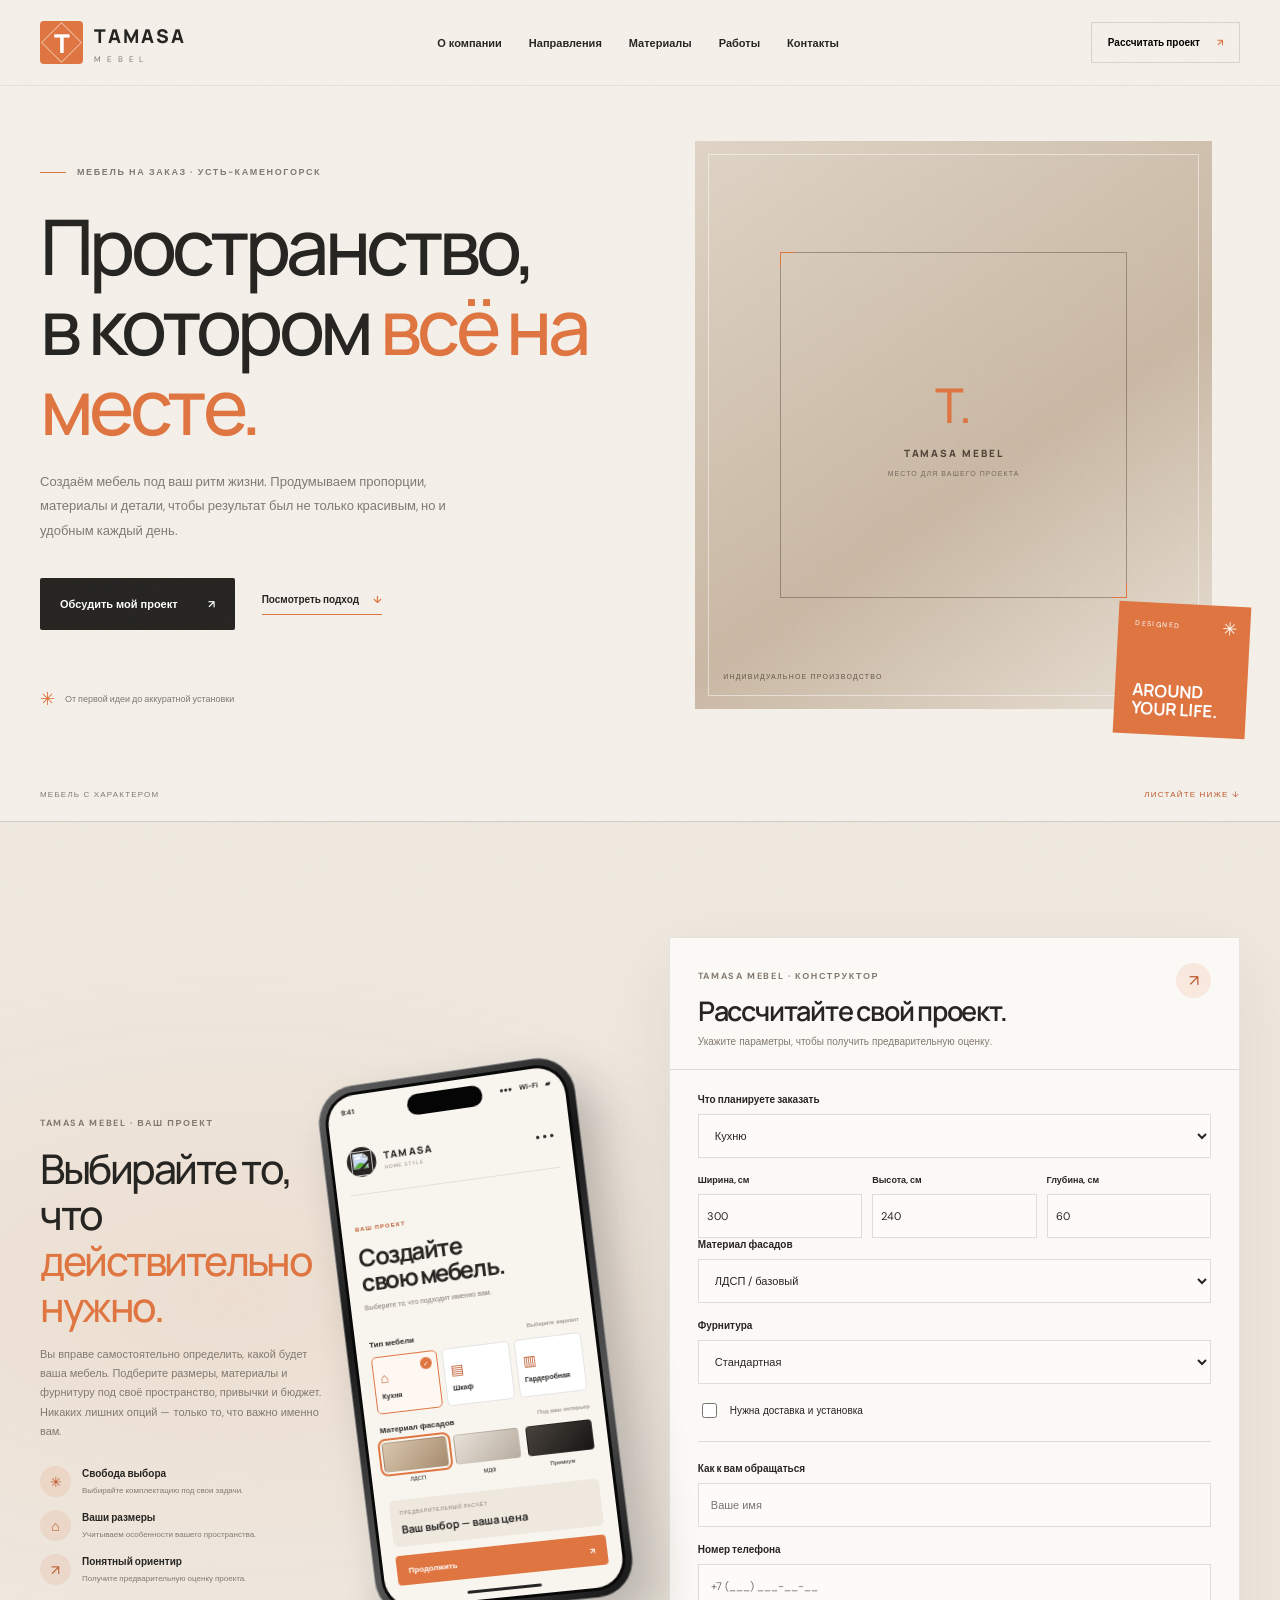
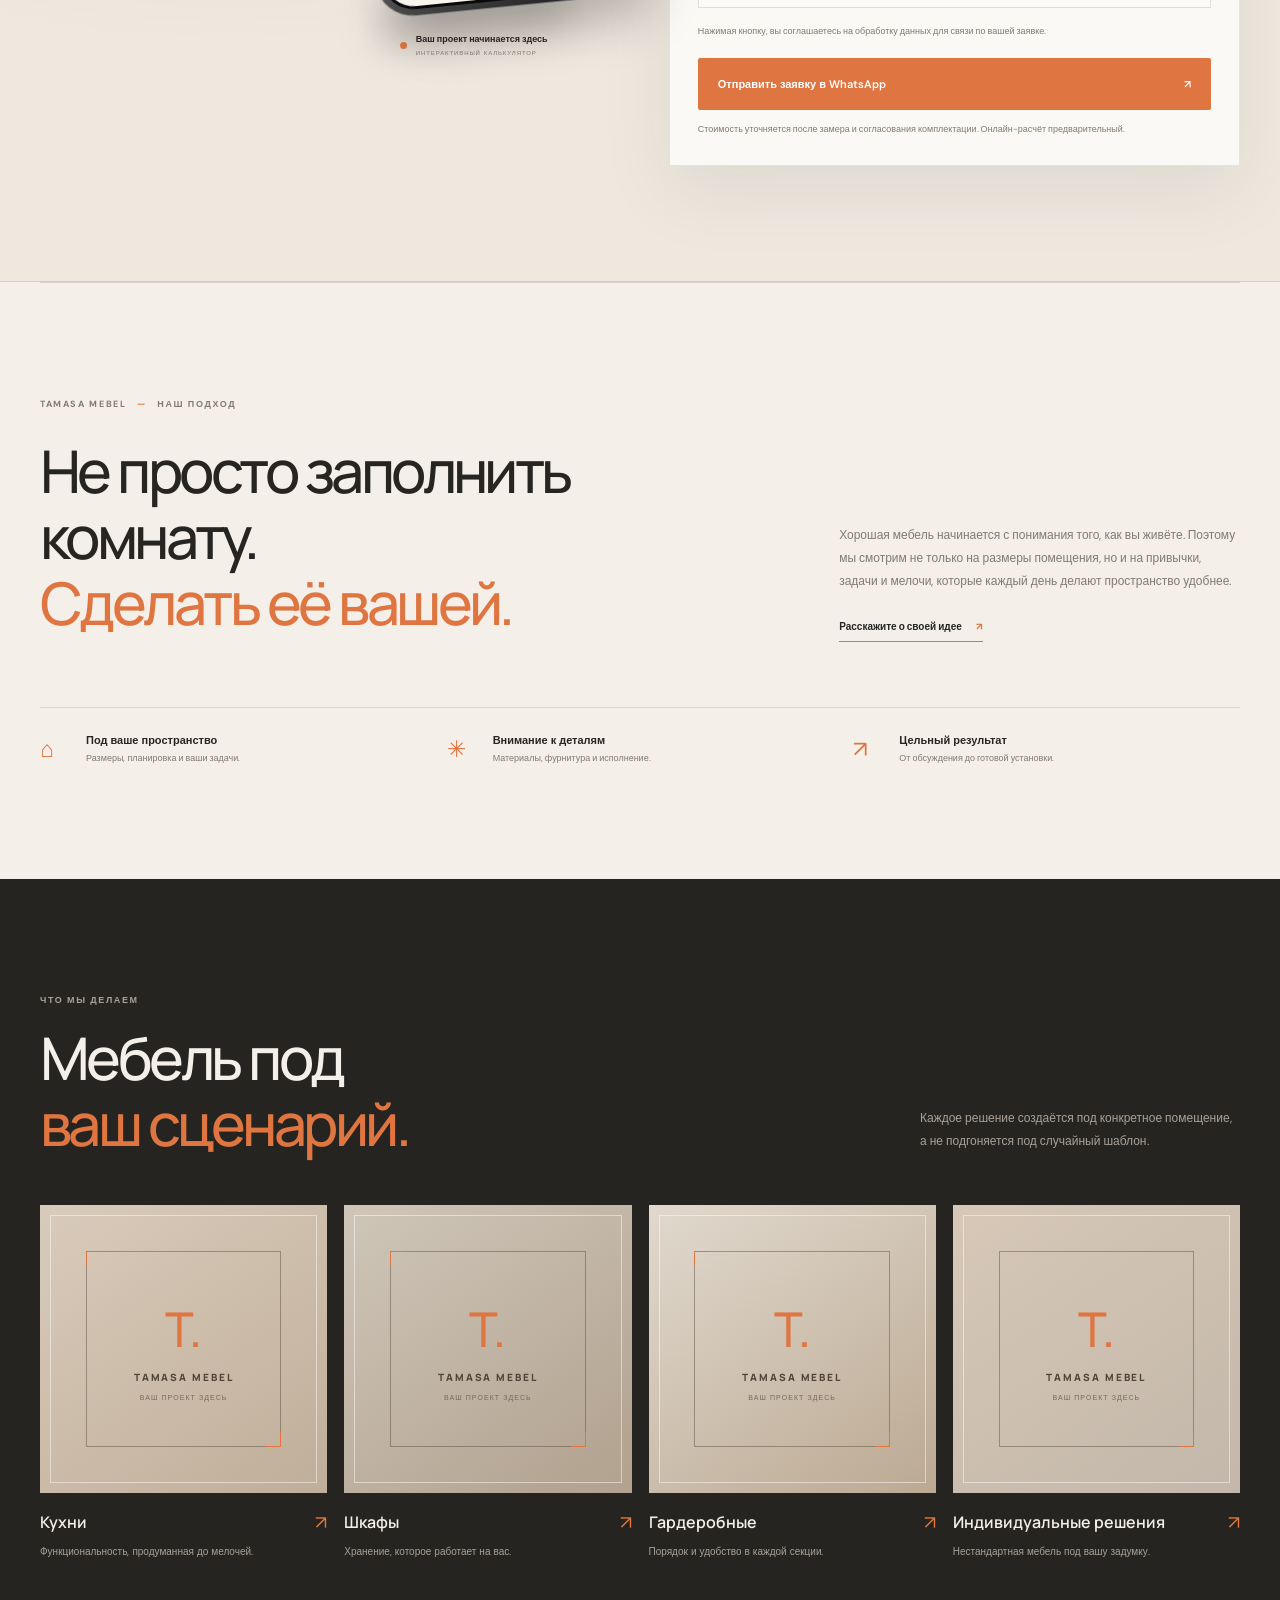
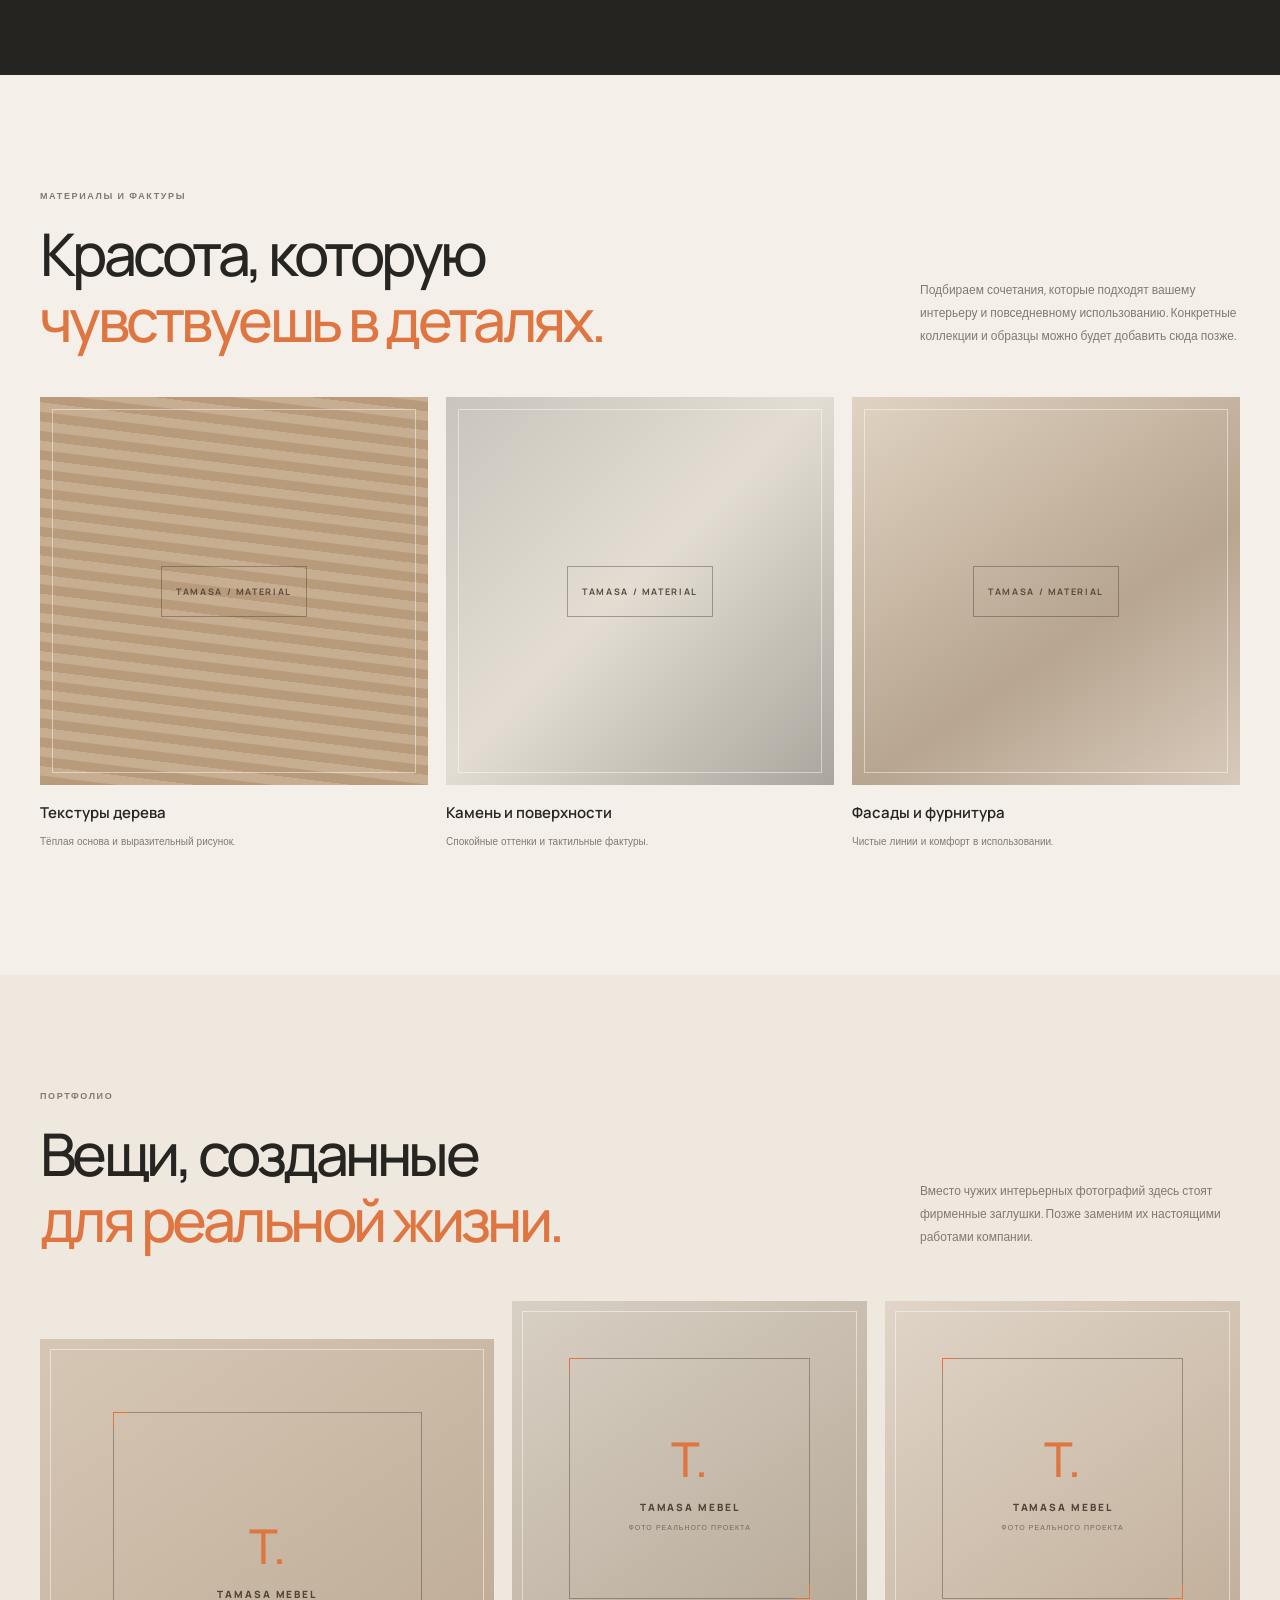
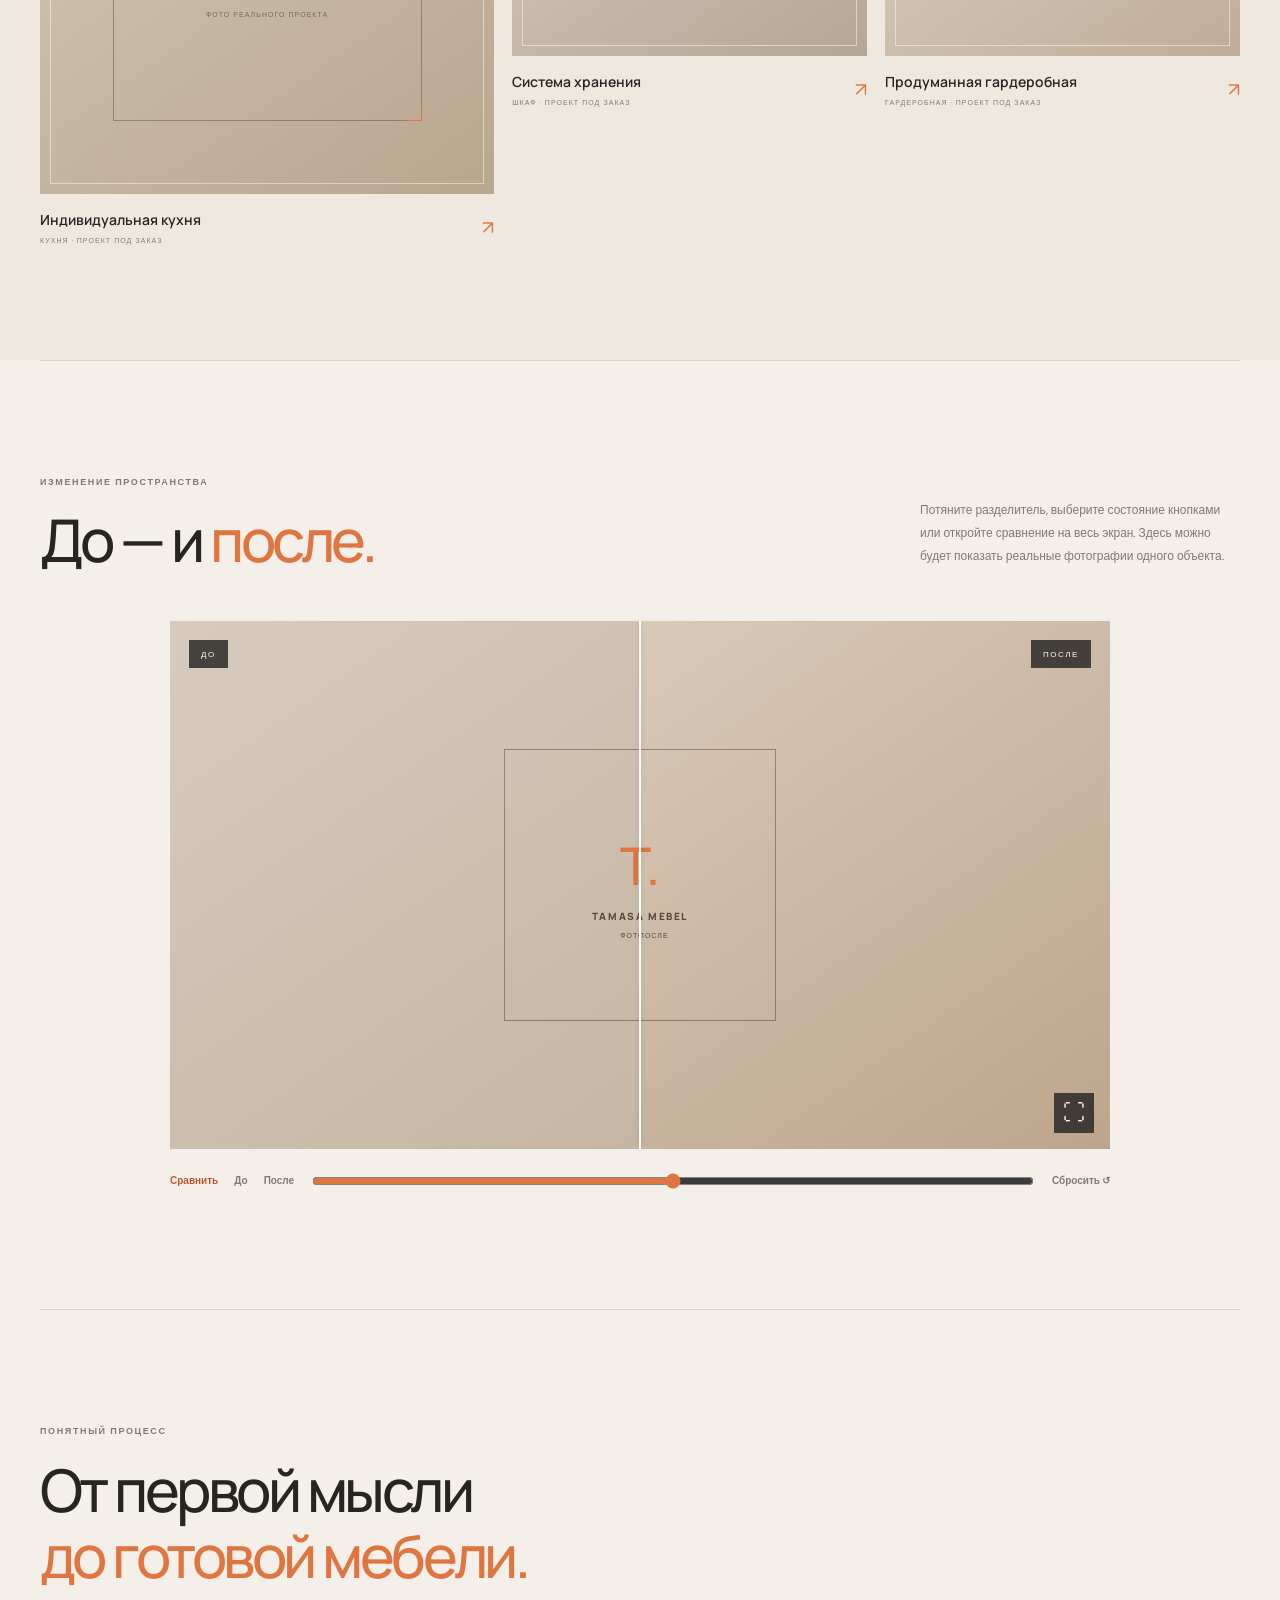
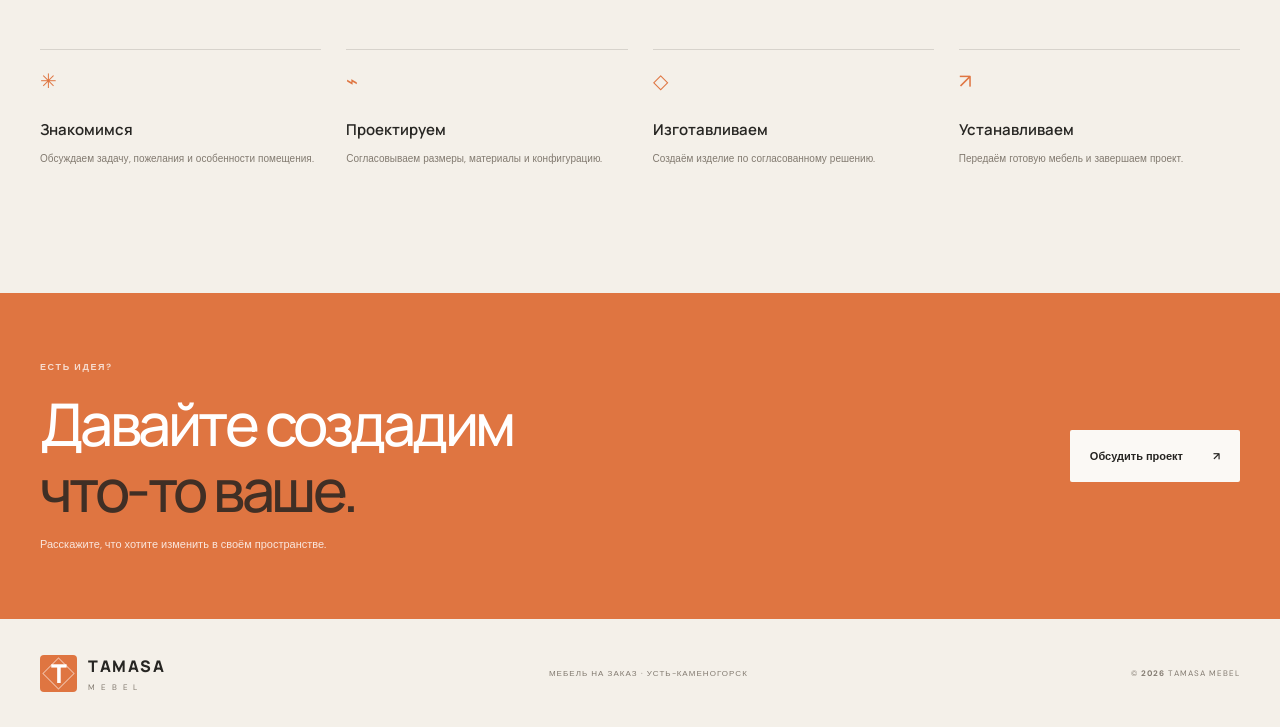
==== index.html @ cfc4945f "Add files via upload" ====
<!doctype html>
<html lang="ru">
<head>
  <meta charset="utf-8">
  <meta name="viewport" content="width=device-width, initial-scale=1, viewport-fit=cover">
  <meta name="theme-color" content="#f4f0e9">
  <meta name="description" content="TAMASA MEBEL — мебель на заказ в Усть-Каменогорске. Кухни, шкафы, гардеробные и индивидуальные мебельные решения.">
  <meta property="og:type" content="website">
  <meta property="og:title" content="TAMASA MEBEL — мебель, созданная под ваше пространство">
  <meta property="og:description" content="Индивидуальное производство мебели от идеи до установки.">
  <title>TAMASA MEBEL — мебель на заказ</title>
  <link rel="preconnect" href="https://fonts.googleapis.com">
  <link rel="preconnect" href="https://fonts.gstatic.com" crossorigin>
  <link href="https://fonts.googleapis.com/css2?family=DM+Sans:wght@400;500;600;700&family=Manrope:wght@400;500;600;700;800&display=swap" rel="stylesheet">
  <link rel="stylesheet" href="style.css">
</head>
<body>
  <div class="grain" aria-hidden="true"></div>
  <header class="header" id="top">
    <a class="brand" href="#top" aria-label="TAMASA MEBEL">
      <span class="brand-logo">
        <img src="assets/tamasa-logo.png" alt="Логотип TAMASA MEBEL" onerror="this.style.display='none';this.nextElementSibling.hidden=false">
        <span class="brand-fallback" hidden>T</span>
      </span>
      <span class="brand-name"><b>TAMASA</b><small>M E B E L</small></span>
    </a>
    <nav class="nav" id="siteNav" aria-label="Основная навигация">
      <a href="#about">О компании</a><a href="#services">Направления</a><a href="#materials">Материалы</a><a href="#projects">Работы</a><a href="#contacts">Контакты</a>
    </nav>
    <button class="header-action" type="button" data-open-calculator>Рассчитать проект <span>↗</span></button>
    <button class="menu-button" id="menuButton" aria-label="Открыть меню" aria-expanded="false"><i></i><i></i></button>
  </header>

  <main>
    <section class="hero wrap">
      <div class="hero-copy">
        <div class="overline"><span></span> МЕБЕЛЬ НА ЗАКАЗ · УСТЬ-КАМЕНОГОРСК</div>
        <h1>Пространство,<br>в котором <em>всё на месте.</em></h1>
        <p class="hero-lead">Создаём мебель под ваш ритм жизни. Продумываем пропорции, материалы и детали, чтобы результат был не только красивым, но и удобным каждый день.</p>
        <div class="hero-buttons"><button class="btn btn-dark" type="button" data-open-calculator>Обсудить мой проект <span>↗</span></button><a class="under-link" href="#projects">Посмотреть подход <span>↓</span></a></div>
        <div class="hero-proof"><span class="proof-mark">✳</span><span>От первой идеи до аккуратной установки</span></div>
      </div>
      <div class="hero-art">
        <div class="hero-art-main brand-placeholder">
          <div class="placeholder-frame">
            <div class="placeholder-logo">T.</div>
            <strong>TAMASA MEBEL</strong>
            <small>МЕСТО ДЛЯ ВАШЕГО ПРОЕКТА</small>
          </div>
          <span class="art-corner">ИНДИВИДУАЛЬНОЕ ПРОИЗВОДСТВО</span>
        </div>
        <div class="hero-art-note"><span>DESIGNED</span><b>AROUND<br>YOUR LIFE.</b><i>✳</i></div>
      </div>
      <div class="hero-bottom"><span>МЕБЕЛЬ С ХАРАКТЕРОМ</span><a href="#about">ЛИСТАЙТЕ НИЖЕ ↓</a></div>
    </section>

    <section class="calculator-showcase section-space" id="calculator">
      <div class="wrap calculator-layout">
        <div class="calculator-intro">
          <div class="calculator-intro-copy">
            <div class="eyebrow">TAMASA MEBEL · ВАШ ПРОЕКТ</div>
            <h2>Выбирайте то,<br>что <em>действительно нужно.</em></h2>
            <p>Вы вправе самостоятельно определить, какой будет ваша мебель. Подберите размеры, материалы и фурнитуру под своё пространство, привычки и бюджет. Никаких лишних опций — только то, что важно именно вам.</p>
            <div class="calculator-points">
              <div><span>✳</span><p><b>Свобода выбора</b><small>Выбирайте комплектацию под свои задачи.</small></p></div>
              <div><span>⌂</span><p><b>Ваши размеры</b><small>Учитываем особенности вашего пространства.</small></p></div>
              <div><span>↗</span><p><b>Понятный ориентир</b><small>Получите предварительную оценку проекта.</small></p></div>
            </div>
          </div>
          <div class="iphone-scene" aria-label="Пример интерфейса калькулятора на смартфоне">
            <div class="iphone-shadow"></div>
            <div class="iphone">
              <div class="iphone-frame">
                <div class="iphone-screen">
                  <div class="iphone-island"></div>
                  <div class="iphone-status"><span>9:41</span><span>●●●　Wi-Fi　▰</span></div>
                  <div class="iphone-app">
                    <div class="iphone-app-head">
                      <div class="iphone-mini-logo"><img src="assets/tamasa-logo.png" alt=""></div>
                      <div><b>TAMASA</b><small>HOME STYLE</small></div>
                      <span class="iphone-menu">•••</span>
                    </div>
                    <div class="iphone-heading">
                      <small>ВАШ ПРОЕКТ</small>
                      <h3>Создайте<br>свою мебель.</h3>
                      <p>Выберите то, что подходит именно вам.</p>
                    </div>
                    <div class="iphone-option-title"><b>Тип мебели</b><small>Выберите вариант</small></div>
                    <div class="iphone-options">
                      <div class="iphone-option selected"><span>⌂</span><b>Кухня</b><i>✓</i></div>
                      <div class="iphone-option"><span>▤</span><b>Шкаф</b></div>
                      <div class="iphone-option"><span>▥</span><b>Гардеробная</b></div>
                    </div>
                    <div class="iphone-option-title"><b>Материал фасадов</b><small>Под ваш интерьер</small></div>
                    <div class="iphone-materials">
                      <div class="iphone-material active"><span class="material-swatch swatch-one"></span><small>ЛДСП</small></div>
                      <div class="iphone-material"><span class="material-swatch swatch-two"></span><small>МДФ</small></div>
                      <div class="iphone-material"><span class="material-swatch swatch-three"></span><small>Премиум</small></div>
                    </div>
                    <div class="iphone-preview-total"><small>ПРЕДВАРИТЕЛЬНЫЙ РАСЧЁТ</small><b>Ваш выбор — ваша цена</b></div>
                    <div class="iphone-fake-button">Продолжить <span>↗</span></div>
                  </div>
                  <div class="iphone-home-indicator"></div>
                </div>
              </div>
            </div>
            <div class="iphone-caption"><span></span><div><b>Ваш проект начинается здесь</b><small>ИНТЕРАКТИВНЫЙ КАЛЬКУЛЯТОР</small></div></div>
          </div>
        </div>

        <div class="calculator-card">
          <div class="calculator-card-head">
            <div><span class="eyebrow">TAMASA MEBEL · КОНСТРУКТОР</span><h3>Рассчитайте свой проект.</h3><p>Укажите параметры, чтобы получить предварительную оценку.</p></div>
            <span class="calculator-card-icon">↗</span>
          </div>
          <div class="calculator-form-slot" id="desktopCalculatorSlot">
      <form id="estimateForm" novalidate>
        <label>Что планируете заказать<select id="furnitureType" name="furnitureType"><option value="Кухня">Кухню</option><option value="Шкаф">Шкаф</option><option value="Гардеробная">Гардеробную</option><option value="Другая мебель">Другую мебель</option></select></label>
        <div class="form-grid">
          <label>Ширина, см<input id="width" name="width" type="number" min="30" max="2000" value="300" required inputmode="numeric"></label>
          <label>Высота, см<input id="height" name="height" type="number" min="30" max="1000" value="240" required inputmode="numeric"></label>
          <label>Глубина, см<input id="depth" name="depth" type="number" min="10" max="500" value="60" required inputmode="numeric"></label>
        </div>
        <label>Материал фасадов<select id="material" name="material"><option value="ЛДСП / базовый">ЛДСП / базовый</option><option value="МДФ">МДФ</option><option value="Премиальный">Премиальный</option><option value="Нужна консультация">Нужна консультация</option></select></label>
        <label>Фурнитура<select id="fittings" name="fittings"><option value="Стандартная">Стандартная</option><option value="Улучшенная">Улучшенная</option><option value="Премиальная">Премиальная</option><option value="Нужна консультация">Нужна консультация</option></select></label>
        <label class="check-label"><input id="installation" type="checkbox" name="installation"><span>Нужна доставка и установка</span></label>
        <div class="sheet-separator"></div>
        <label>Как к вам обращаться<input id="clientName" name="clientName" type="text" maxlength="70" autocomplete="name" placeholder="Ваше имя" required></label>
        <label>Номер телефона<input id="clientPhone" name="clientPhone" type="tel" maxlength="25" autocomplete="tel" placeholder="+7 (___) ___-__-__" required></label>
        <label class="hp-field" aria-hidden="true">Не заполняйте это поле<input type="text" name="website" tabindex="-1" autocomplete="off"></label>
        <p class="form-privacy">Нажимая кнопку, вы соглашаетесь на обработку данных для связи по вашей заявке.</p>
        <div class="estimate-result" id="estimateResult" aria-live="polite"></div>
        <button class="btn btn-orange submit-estimate" type="submit">Отправить заявку в WhatsApp <span>↗</span></button>
        <p class="form-note">Стоимость уточняется после замера и согласования комплектации. Онлайн-расчёт предварительный.</p>
      </form>
          </div>
        </div>
      </div>
    </section>

    <section class="about wrap section-space" id="about">
      <div class="eyebrow">TAMASA MEBEL <span>—</span> НАШ ПОДХОД</div>
      <div class="about-layout">
        <h2>Не просто заполнить комнату.<br><em>Сделать её вашей.</em></h2>
        <div class="about-text"><p>Хорошая мебель начинается с понимания того, как вы живёте. Поэтому мы смотрим не только на размеры помещения, но и на привычки, задачи и мелочи, которые каждый день делают пространство удобнее.</p><a class="under-link" href="#contacts">Расскажите о своей идее <span>↗</span></a></div>
      </div>
      <div class="principles">
        <article><span class="principle-icon">⌂</span><b>Под ваше пространство</b><small>Размеры, планировка и ваши задачи.</small></article>
        <article><span class="principle-icon">✳</span><b>Внимание к деталям</b><small>Материалы, фурнитура и исполнение.</small></article>
        <article><span class="principle-icon">↗</span><b>Цельный результат</b><small>От обсуждения до готовой установки.</small></article>
      </div>
    </section>

    <section class="services section-space" id="services">
      <div class="wrap">
        <div class="section-head light-head"><div><div class="eyebrow">ЧТО МЫ ДЕЛАЕМ</div><h2>Мебель под<br><em>ваш сценарий.</em></h2></div><p>Каждое решение создаётся под конкретное помещение, а не подгоняется под случайный шаблон.</p></div>
        <div class="service-grid">
          <article class="service-card"><div class="square-placeholder"><div class="placeholder-frame"><div class="placeholder-logo">T.</div><b>TAMASA MEBEL</b><small>ВАШ ПРОЕКТ ЗДЕСЬ</small></div></div><div class="service-title"><h3>Кухни</h3><span>↗</span></div><p>Функциональность, продуманная до мелочей.</p></article>
          <article class="service-card"><div class="square-placeholder tone-two"><div class="placeholder-frame"><div class="placeholder-logo">T.</div><b>TAMASA MEBEL</b><small>ВАШ ПРОЕКТ ЗДЕСЬ</small></div></div><div class="service-title"><h3>Шкафы</h3><span>↗</span></div><p>Хранение, которое работает на вас.</p></article>
          <article class="service-card"><div class="square-placeholder tone-three"><div class="placeholder-frame"><div class="placeholder-logo">T.</div><b>TAMASA MEBEL</b><small>ВАШ ПРОЕКТ ЗДЕСЬ</small></div></div><div class="service-title"><h3>Гардеробные</h3><span>↗</span></div><p>Порядок и удобство в каждой секции.</p></article>
          <article class="service-card"><div class="square-placeholder tone-four"><div class="placeholder-frame"><div class="placeholder-logo">T.</div><b>TAMASA MEBEL</b><small>ВАШ ПРОЕКТ ЗДЕСЬ</small></div></div><div class="service-title"><h3>Индивидуальные решения</h3><span>↗</span></div><p>Нестандартная мебель под вашу задумку.</p></article>
        </div>
      </div>
    </section>

    <section class="materials wrap section-space" id="materials">
      <div class="section-head"><div><div class="eyebrow">МАТЕРИАЛЫ И ФАКТУРЫ</div><h2>Красота, которую<br><em>чувствуешь в деталях.</em></h2></div><p>Подбираем сочетания, которые подходят вашему интерьеру и повседневному использованию. Конкретные коллекции и образцы можно будет добавить сюда позже.</p></div>
      <div class="material-grid">
        <article><div class="material-tile material-wood"><span>TAMASA / MATERIAL</span></div><h3>Текстуры дерева</h3><p>Тёплая основа и выразительный рисунок.</p></article>
        <article><div class="material-tile material-stone"><span>TAMASA / MATERIAL</span></div><h3>Камень и поверхности</h3><p>Спокойные оттенки и тактильные фактуры.</p></article>
        <article><div class="material-tile material-solid"><span>TAMASA / MATERIAL</span></div><h3>Фасады и фурнитура</h3><p>Чистые линии и комфорт в использовании.</p></article>
      </div>
    </section>

    <section class="projects section-space" id="projects">
      <div class="wrap">
        <div class="section-head"><div><div class="eyebrow">ПОРТФОЛИО</div><h2>Вещи, созданные<br><em>для реальной жизни.</em></h2></div><p>Вместо чужих интерьерных фотографий здесь стоят фирменные заглушки. Позже заменим их настоящими работами компании.</p></div>
        <div class="project-grid">
          <article class="project project-feature"><div class="project-placeholder"><div class="placeholder-frame"><div class="placeholder-logo">T.</div><b>TAMASA MEBEL</b><small>ФОТО РЕАЛЬНОГО ПРОЕКТА</small></div></div><div class="project-caption"><div><b>Индивидуальная кухня</b><small>КУХНЯ · ПРОЕКТ ПОД ЗАКАЗ</small></div><span>↗</span></div></article>
          <article class="project"><div class="project-placeholder shade-a"><div class="placeholder-frame"><div class="placeholder-logo">T.</div><b>TAMASA MEBEL</b><small>ФОТО РЕАЛЬНОГО ПРОЕКТА</small></div></div><div class="project-caption"><div><b>Система хранения</b><small>ШКАФ · ПРОЕКТ ПОД ЗАКАЗ</small></div><span>↗</span></div></article>
          <article class="project"><div class="project-placeholder shade-b"><div class="placeholder-frame"><div class="placeholder-logo">T.</div><b>TAMASA MEBEL</b><small>ФОТО РЕАЛЬНОГО ПРОЕКТА</small></div></div><div class="project-caption"><div><b>Продуманная гардеробная</b><small>ГАРДЕРОБНАЯ · ПРОЕКТ ПОД ЗАКАЗ</small></div><span>↗</span></div></article>
        </div>
      </div>
    </section>

    <section class="before-after wrap section-space" id="beforeAfter">
      <div class="section-head"><div><div class="eyebrow">ИЗМЕНЕНИЕ ПРОСТРАНСТВА</div><h2>До — и <em>после.</em></h2></div><p>Потяните разделитель, выберите состояние кнопками или откройте сравнение на весь экран. Здесь можно будет показать реальные фотографии одного объекта.</p></div>
      <div class="compare-box">
        <div class="compare-stage" id="compareStage">
          <div class="compare-photo before-photo" id="beforePhoto"><div class="compare-placeholder"><span>T.</span><b>TAMASA MEBEL</b><small>ФОТО ДО</small></div></div>
          <div class="compare-photo after-photo" id="afterPhoto"><div class="compare-placeholder"><span>T.</span><b>TAMASA MEBEL</b><small>ФОТО ПОСЛЕ</small></div></div>
          <span class="compare-tag tag-before">ДО</span><span class="compare-tag tag-after">ПОСЛЕ</span>
          <button class="compare-grip" id="compareGrip" type="button" role="slider" aria-label="Переместить разделитель сравнения" aria-valuemin="0" aria-valuemax="100" aria-valuenow="50"><span>‹</span><span>›</span></button>
          <button class="expand-compare" id="expandCompare" type="button" aria-label="Открыть сравнение на весь экран">⛶</button>
        </div>
        <div class="compare-toolbar"><button type="button" class="compare-choice active" data-compare="50">Сравнить</button><button type="button" class="compare-choice" data-compare="0">До</button><button type="button" class="compare-choice" data-compare="100">После</button><input id="compareSlider" type="range" min="0" max="100" value="50" aria-label="Положение разделителя"><button type="button" class="compare-reset" id="resetCompare">Сбросить ↺</button></div>
      </div>
    </section>

    <section class="process wrap section-space">
      <div class="eyebrow">ПОНЯТНЫЙ ПРОЦЕСС</div><h2>От первой мысли<br><em>до готовой мебели.</em></h2>
      <div class="process-grid"><article><span>✳</span><h3>Знакомимся</h3><p>Обсуждаем задачу, пожелания и особенности помещения.</p></article><article><span>⌁</span><h3>Проектируем</h3><p>Согласовываем размеры, материалы и конфигурацию.</p></article><article><span>◇</span><h3>Изготавливаем</h3><p>Создаём изделие по согласованному решению.</p></article><article><span>↗</span><h3>Устанавливаем</h3><p>Передаём готовую мебель и завершаем проект.</p></article></div>
    </section>

    <section class="contact-band" id="contacts"><div class="wrap contact-inner"><div><div class="eyebrow">ЕСТЬ ИДЕЯ?</div><h2>Давайте создадим<br><em>что-то ваше.</em></h2><p>Расскажите, что хотите изменить в своём пространстве.</p></div><button class="btn btn-paper" type="button" data-open-calculator>Обсудить проект <span>↗</span></button></div></section>
  </main>

  <footer class="footer wrap"><a class="brand" href="#top"><span class="brand-logo"><img src="assets/tamasa-logo.png" alt="" onerror="this.style.display='none';this.nextElementSibling.hidden=false"><span class="brand-fallback" hidden>T</span></span><span class="brand-name"><b>TAMASA</b><small>M E B E L</small></span></a><span>МЕБЕЛЬ НА ЗАКАЗ · УСТЬ-КАМЕНОГОРСК</span><span>© <b id="year"></b> TAMASA MEBEL</span></footer>

  <button class="mobile-calc-trigger" id="mobileCalcTrigger" type="button"><span>Рассчитать стоимость</span><b>↗</b></button>
  <div class="sheet-backdrop" id="sheetBackdrop"></div>
  <aside class="calculator-sheet" id="calculatorSheet" role="dialog" aria-modal="true" aria-labelledby="sheetTitle" aria-hidden="true">
    <div class="sheet-top"><div><span class="eyebrow">TAMASA MEBEL · ЗАЯВКА</span><h2 id="sheetTitle">Рассчитаем ваш проект.</h2></div><button class="sheet-close" id="closeSheet" type="button" aria-label="Закрыть форму">×</button></div>
    <div class="sheet-scroll" id="mobileCalculatorSlot">

    </div>
  </aside>

  <div class="fullscreen-compare" id="fullscreenCompare" aria-hidden="true"><button id="closeFullscreen" type="button" aria-label="Закрыть">×</button><div id="fullscreenCompareMount"></div><p>Перемещайте разделитель для сравнения</p></div>
  <script src="script.js" defer></script>
</body>
</html>
---- style.css ----
/* TAMASA MEBEL | warm editorial furniture studio */
:root {
    --bg: #f4f0e9;
    --paper: #ebe5dc;
    --ink: #262522;
    --muted: #827a70;
    --line: rgba(38,37,34,.14);
    --orange: #df7541;
    --orange-deep: #bd592d;
    --cream: #fbf9f5;
    --dark: #252421;
    --font: 'DM Sans',sans-serif;
    --display: 'Manrope',sans-serif;
    --shadow: 0 24px 70px rgba(43,34,25,.13);
}
* {
    box-sizing: border-box;
}
html {
    scroll-behavior: smooth;
    scroll-padding-top: 90px;
}
body {
    margin: 0;
    background: var(--bg);
    color: var(--ink);
    font-family: var(--font);
    -webkit-font-smoothing: antialiased;
}
body.sheet-open,body.fullscreen-open {
    overflow: hidden;
}
.grain {
    position: fixed;
    inset: 0;
    pointer-events: none;
    z-index: 50;
    opacity: .11;
    background-image: url("data:image/svg+xml,%3Csvg viewBox='0 0 180 180' xmlns='http://www.w3.org/2000/svg'%3E%3Cfilter id='n'%3E%3CfeTurbulence type='fractalNoise' baseFrequency='.8' numOctaves='3' stitchTiles='stitch'/%3E%3C/filter%3E%3Crect width='100%25' height='100%25' filter='url(%23n)' opacity='.14'/%3E%3C/svg%3E");
}
.wrap {
    width: min(1220px,calc(100% - 80px));
    margin-inline: auto;
}
.header {
    height: 86px;
    padding: 0 max(40px,calc((100vw - 1220px)/2));
    display: flex;
    align-items: center;
    justify-content: space-between;
    position: sticky;
    top: 0;
    z-index: 30;
    background: rgba(244,240,233,.92);
    backdrop-filter: blur(18px);
    border-bottom: 1px solid rgba(38,37,34,.08);
}
.brand {
    display: flex;
    align-items: center;
    gap: 11px;
    text-decoration: none;
    color: var(--ink);
    flex-shrink: 0;
}
.brand-logo {
    width: 43px;
    height: 43px;
    display: grid;
    place-items: center;
    background: var(--orange);
    border-radius: 4px;
    overflow: hidden;
    position: relative;
}
.brand-logo img {
    width: 100%;
    height: 100%;
    object-fit: contain;
    padding: 3px;
    position: relative;
    z-index: 2;
}
.brand-fallback {
    font: 800 26px var(--display);
    color: #fff;
}
.brand-logo:after {
    content: "";
    position: absolute;
    inset: 7px;
    border: 1px solid rgba(255,255,255,.5);
    transform: rotate(45deg);
}
.brand-name {
    display: flex;
    flex-direction: column;
    line-height: 1;
}
.brand-name b {
    font: 800 19px var(--display);
    letter-spacing: .1em;
}
.brand-name small {
    font-size: 8px;
    letter-spacing: .24em;
    color: var(--muted);
    margin-top: 6px;
}
.nav {
    display: flex;
    gap: 27px;
}
.nav a {
    font-size: 11px;
    font-weight: 600;
    text-decoration: none;
    color: var(--ink);
    transition: color .2s;
}
.nav a:hover {
    color: var(--orange-deep);
}
.header-action {
    border: 1px solid var(--line);
    background: transparent;
    padding: 13px 16px;
    font: 600 10px var(--font);
    cursor: pointer;
}
.header-action span {
    color: var(--orange);
    margin-left: 15px;
}
.menu-button {
    display: none;
}
.hero {
    min-height: 670px;
    display: grid;
    grid-template-columns: 1.04fr .96fr;
    align-items: center;
    gap: 65px;
    position: relative;
    padding-top: 55px;
    padding-bottom: 85px;
}
.overline,.eyebrow {
    font-size: 9px;
    font-weight: 700;
    letter-spacing: .18em;
    color: var(--muted);
}
.overline {
    display: flex;
    align-items: center;
    gap: 11px;
}
.overline span {
    width: 26px;
    height: 1px;
    background: var(--orange);
}
h1,h2 {
    font-family: var(--display);
    font-weight: 500;
    letter-spacing: -.06em;
}
h1 {
    font-size: clamp(49px,6vw,79px);
    line-height: 1.04;
    margin: 28px 0 24px;
}
h1 em,h2 em {
    font-style: normal;
    color: var(--orange);
}
.hero-lead {
    max-width: 455px;
    font-size: 13px;
    line-height: 1.9;
    color: var(--muted);
}
.hero-buttons {
    display: flex;
    align-items: center;
    gap: 27px;
    margin-top: 34px;
}
.btn {
    min-height: 52px;
    padding: 0 20px;
    display: inline-flex;
    align-items: center;
    justify-content: space-between;
    gap: 30px;
    border: 0;
    border-radius: 2px;
    font: 600 11px var(--font);
    cursor: pointer;
    text-decoration: none;
    transition: transform .25s,background .25s;
}
.btn:hover {
    transform: translateY(-2px);
}
.btn-dark {
    background: var(--ink);
    color: #fff;
}
.btn-dark:hover {
    background: #403d37;
}
.btn-orange {
    background: var(--orange);
    color: #fff;
}
.btn-orange:hover {
    background: var(--orange-deep);
}
.btn-paper {
    background: var(--cream);
    color: var(--ink);
}
.under-link {
    font-size: 10px;
    font-weight: 700;
    color: var(--ink);
    text-decoration: none;
    border-bottom: 1px solid var(--orange);
    padding-bottom: 8px;
}
.under-link span {
    color: var(--orange);
    margin-left: 12px;
}
.hero-proof {
    display: flex;
    align-items: center;
    gap: 10px;
    margin-top: 57px;
    font-size: 9px;
    color: var(--muted);
}
.proof-mark {
    color: var(--orange);
    font-size: 18px;
}
.hero-art {
    position: relative;
    padding: 0 28px 27px 0;
}
.hero-art-main {
    aspect-ratio: .91/1;
    position: relative;
    display: grid;
    place-items: center;
    overflow: hidden;
    background: linear-gradient(145deg,#dfd4c6,#c9b8a4 58%,#e9e1d6);
}
.hero-art-main:before {
    content: "";
    position: absolute;
    inset: 13px;
    border: 1px solid rgba(255,255,255,.5);
}
.placeholder-frame {
    width: 67%;
    aspect-ratio: 1;
    border: 1px solid rgba(75,61,48,.42);
    display: flex;
    flex-direction: column;
    align-items: center;
    justify-content: center;
    gap: 9px;
    position: relative;
    color: #514438;
}
.placeholder-frame:before,.placeholder-frame:after {
    content: "";
    position: absolute;
    width: 14px;
    height: 14px;
    border-color: var(--orange);
    border-style: solid;
}
.placeholder-frame:before {
    left: -1px;
    top: -1px;
    border-width: 1px 0 0 1px;
}
.placeholder-frame:after {
    right: -1px;
    bottom: -1px;
    border-width: 0 1px 1px 0;
}
.placeholder-logo {
    font: 500 48px var(--display);
    color: var(--orange);
}
.placeholder-frame strong,.placeholder-frame b {
    font: 800 10px var(--display);
    letter-spacing: .19em;
}
.placeholder-frame small {
    font-size: 7px;
    letter-spacing: .15em;
    color: #766a5e;
}
.art-corner {
    position: absolute;
    bottom: 28px;
    left: 28px;
    font-size: 7px;
    letter-spacing: .17em;
    color: #64574a;
}
.hero-art-note {
    position: absolute;
    right: -8px;
    bottom: 0;
    width: 132px;
    height: 132px;
    background: var(--orange);
    color: white;
    padding: 17px;
    display: flex;
    flex-direction: column;
    justify-content: space-between;
    transform: rotate(3deg);
}
.hero-art-note span {
    font-size: 7px;
    letter-spacing: .2em;
}
.hero-art-note b {
    font: 700 17px/1.05 var(--display);
}
.hero-art-note i {
    position: absolute;
    right: 13px;
    top: 11px;
    font-style: normal;
    font-size: 18px;
}
.hero-side-label {
    position: absolute;
    right: -24px;
    top: 25px;
    writing-mode: vertical-rl;
    font-size: 7px;
    letter-spacing: .2em;
    color: var(--muted);
}
.hero-bottom {
    position: absolute;
    bottom: 22px;
    left: 0;
    right: 0;
    display: flex;
    justify-content: space-between;
    font-size: 8px;
    letter-spacing: .15em;
    color: var(--muted);
}
.hero-bottom a {
    color: var(--orange-deep);
    text-decoration: none;
}
.section-space {
    padding-top: 115px;
    padding-bottom: 115px;
}
.about {
    border-top: 1px solid var(--line);
}
.eyebrow span {
    color: var(--orange);
    padding-inline: 7px;
}
.about-layout {
    display: grid;
    grid-template-columns: 1.15fr .65fr;
    gap: 90px;
    align-items: end;
    margin-top: 28px;
}
.about h2,.section-head h2,.process h2,.contact-inner h2 {
    font-size: clamp(37px,4.6vw,59px);
    line-height: 1.12;
    margin: 0;
}
.about-text p,.section-head>p {
    font-size: 12px;
    line-height: 1.9;
    color: var(--muted);
    margin: 0 0 22px;
}
.principles {
    display: grid;
    grid-template-columns: repeat(3,1fr);
    gap: 20px;
    border-top: 1px solid var(--line);
    margin-top: 72px;
    padding-top: 25px;
}
.principles article {
    display: grid;
    grid-template-columns: 34px 1fr;
    column-gap: 12px;
    align-items: center;
}
.principle-icon {
    grid-row: span 2;
    color: var(--orange);
    font-size: 23px;
}
.principles b {
    font-size: 11px;
}
.principles small {
    font-size: 9px;
    color: var(--muted);
    margin-top: 5px;
}
.services {
    background: var(--dark);
    color: var(--bg);
}
.services .eyebrow {
    color: #aaa197;
}
.section-head {
    display: flex;
    justify-content: space-between;
    align-items: end;
    gap: 45px;
    margin-bottom: 48px;
}
.section-head h2 {
    margin-top: 19px;
}
.section-head>p {
    max-width: 320px;
    margin-bottom: 5px;
}
.light-head>p {
    color: #aaa197;
}
.service-grid {
    display: grid;
    grid-template-columns: repeat(4,1fr);
    gap: 17px;
}
.square-placeholder,.project-placeholder {
    aspect-ratio: 1/1;
    display: grid;
    place-items: center;
    position: relative;
    overflow: hidden;
    background: linear-gradient(145deg,#d9cbbb,#bfae99);
}
.square-placeholder:after,.project-placeholder:after {
    content: "";
    position: absolute;
    inset: 10px;
    border: 1px solid rgba(255,255,255,.48);
    pointer-events: none;
}
.square-placeholder .placeholder-frame,.project-placeholder .placeholder-frame {
    width: 68%;
}
.tone-two {
    background: linear-gradient(145deg,#cfc6b9,#b1a18e);
}
.tone-three {
    background: linear-gradient(145deg,#e1d9ce,#bba992);
}
.tone-four {
    background: linear-gradient(145deg,#d7c8b7,#c2b7aa);
}
.service-title {
    display: flex;
    justify-content: space-between;
    align-items: center;
    margin-top: 17px;
}
.service-title h3 {
    font: 600 16px var(--display);
    margin: 0;
}
.service-title span {
    color: var(--orange);
    font-size: 19px;
}
.service-card p {
    font-size: 10px;
    color: #aaa197;
    line-height: 1.7;
    margin: 8px 0 0;
}
.materials .section-head {
    margin-bottom: 45px;
}
.material-grid {
    display: grid;
    grid-template-columns: repeat(3,1fr);
    gap: 18px;
}
.material-tile {
    aspect-ratio: 1/1;
    display: grid;
    place-items: center;
    position: relative;
    overflow: hidden;
}
.material-tile:after {
    content: "";
    position: absolute;
    inset: 12px;
    border: 1px solid rgba(255,255,255,.46);
}
.material-tile span {
    padding: 18px 14px;
    border: 1px solid rgba(65,54,43,.4);
    font: 700 9px var(--display);
    letter-spacing: .18em;
    color: #594b3e;
    z-index: 1;
}
.material-wood {
    background: repeating-linear-gradient(7deg,#b79b7b 0,#b79b7b 9px,#c7ae91 10px,#c7ae91 19px);
}
.material-stone {
    background: linear-gradient(135deg,#c9c5bc,#e3ddd3 48%,#aaa69d);
}
.material-solid {
    background: linear-gradient(145deg,#e0d3c2,#b7a58f 60%,#d8cabc);
}
.material-grid h3 {
    font: 600 15px var(--display);
    margin: 17px 0 6px;
}
.material-grid p {
    font-size: 10px;
    color: var(--muted);
    line-height: 1.7;
}
.projects {
    background: #eee8df;
}
.project-grid {
    display: grid;
    grid-template-columns: 1.28fr 1fr 1fr;
    gap: 18px;
    align-items: start;
}
.project-feature {
    margin-top: 38px;
}
.project-placeholder {
    background: linear-gradient(145deg,#d6c7b5,#b9a68f);
}
.project-placeholder.shade-a {
    background: linear-gradient(145deg,#d8d0c4,#b5a795);
}
.project-placeholder.shade-b {
    background: linear-gradient(145deg,#e0d5c8,#c0ad98);
}
.project-caption {
    display: flex;
    justify-content: space-between;
    align-items: center;
    margin-top: 16px;
}
.project-caption b {
    font: 600 14px var(--display);
    display: block;
}
.project-caption small {
    display: block;
    margin-top: 7px;
    font-size: 7px;
    letter-spacing: .15em;
    color: var(--muted);
}
.project-caption>span {
    color: var(--orange);
    font-size: 19px;
}
.before-after {
    border-top: 1px solid var(--line);
}
.compare-box {
    max-width: 940px;
    margin: 0 auto;
}
.compare-stage {
    aspect-ratio: 16/9;
    position: relative;
    overflow: hidden;
    background: #d2c5b5;
    user-select: none;
    touch-action: pan-y;
}
.compare-photo {
    position: absolute;
    inset: 0;
    display: grid;
    place-items: center;
}
.before-photo {
    background: linear-gradient(145deg,#d6cbbd,#c0ad98);
}
.after-photo {
    background: linear-gradient(145deg,#e4d7c8,#bda58d);
    clip-path: inset(0 0 0 50%);
}
.compare-placeholder {
    width: 29%;
    aspect-ratio: 1;
    border: 1px solid rgba(69,55,43,.46);
    display: flex;
    flex-direction: column;
    align-items: center;
    justify-content: center;
    gap: 8px;
    color: #57493c;
}
.compare-placeholder span {
    font: 500 52px var(--display);
    color: var(--orange);
}
.compare-placeholder b {
    font: 800 10px var(--display);
    letter-spacing: .16em;
}
.compare-placeholder small {
    font-size: 7px;
    letter-spacing: .15em;
}
.compare-tag {
    position: absolute;
    top: 19px;
    padding: 9px 12px;
    background: rgba(38,37,34,.82);
    color: #fff;
    font-size: 8px;
    letter-spacing: .2em;
    z-index: 2;
}
.tag-before {
    left: 19px;
}
.tag-after {
    right: 19px;
}
.compare-grip {
    position: absolute;
    top: 0;
    bottom: 0;
    left: 50%;
    width: 2px;
    padding: 0;
    border: 0;
    background: #fff;
    transform: translateX(-50%);
    z-index: 4;
    cursor: ew-resize;
}
.compare-grip:before {
    content: "";
    position: absolute;
    inset: 0 -17px;
}
.compare-grip span {
    position: absolute;
    left: 50%;
    top: 50%;
    transform: translate(-50%,-50%);
    width: 47px;
    height: 47px;
    border: 3px solid white;
    border-radius: 50%;
    background: var(--orange);
    color: #fff;
    display: grid;
    place-items: center;
    font-size: 17px;
    box-shadow: 0 5px 20px #0003;
}
.compare-grip span+span {
    margin-left: 9px;
}
.expand-compare {
    position: absolute;
    right: 16px;
    bottom: 16px;
    width: 40px;
    height: 40px;
    border: 0;
    background: rgba(38,37,34,.82);
    color: #fff;
    font-size: 22px;
    z-index: 5;
    cursor: pointer;
}
.compare-toolbar {
    display: flex;
    align-items: center;
    gap: 16px;
    padding-top: 18px;
}
.compare-choice,.compare-reset {
    background: none;
    border: 0;
    font: 600 10px var(--font);
    color: var(--muted);
    cursor: pointer;
    padding: 7px 0;
}
.compare-choice.active,.compare-choice:hover,.compare-reset:hover {
    color: var(--orange-deep);
}
.compare-slider {
    flex: 1;
    accent-color: var(--orange);
    min-width: 70px;
}
.compare-toolbar input {
    flex: 1;
    accent-color: var(--orange);
    min-width: 70px;
}
.process {
    border-top: 1px solid var(--line);
}
.process h2 {
    margin-top: 20px;
}
.process-grid {
    display: grid;
    grid-template-columns: repeat(4,1fr);
    gap: 25px;
    margin-top: 60px;
}
.process-grid article {
    border-top: 1px solid var(--line);
    padding-top: 18px;
}
.process-grid article>span {
    color: var(--orange);
    font-size: 20px;
}
.process-grid h3 {
    font: 600 15px var(--display);
    margin: 25px 0 9px;
}
.process-grid p {
    font-size: 10px;
    line-height: 1.8;
    color: var(--muted);
}
.contact-band {
    background: var(--orange);
    color: #fff;
    padding: 68px 0;
}
.contact-inner {
    display: flex;
    align-items: center;
    justify-content: space-between;
    gap: 35px;
}
.contact-inner .eyebrow {
    color: rgba(255,255,255,.75);
}
.contact-inner h2 {
    margin-top: 18px;
}
.contact-inner h2 em {
    color: #402f25;
}
.contact-inner p {
    font-size: 11px;
    color: rgba(255,255,255,.82);
    margin: 14px 0 0;
}
.footer {
    min-height: 108px;
    display: flex;
    align-items: center;
    justify-content: space-between;
    gap: 20px;
}
.footer>span {
    font-size: 8px;
    letter-spacing: .13em;
    color: var(--muted);
}
.footer .brand-logo {
    width: 37px;
    height: 37px;
}
.footer .brand-name b {
    font-size: 16px;
}
.mobile-calc-trigger {
    display: none;
}
.sheet-backdrop {
    position: fixed;
    inset: 0;
    background: rgba(24,22,20,.43);
    z-index: 70;
    opacity: 0;
    visibility: hidden;
    transition: opacity .28s,visibility .28s;
}
.sheet-backdrop.open {
    opacity: 1;
    visibility: visible;
}
.calculator-sheet {
    position: fixed;
    z-index: 71;
    right: 0;
    top: 0;
    height: 100dvh;
    width: min(510px,100%);
    background: var(--bg);
    box-shadow: var(--shadow);
    transform: translateX(105%);
    transition: transform .38s cubic-bezier(.2,.75,.2,1);
    display: flex;
    flex-direction: column;
    visibility: hidden;
}
.calculator-sheet.open {
    transform: translateX(0);
    visibility: visible;
}
.sheet-top {
    padding: 30px 32px 20px;
    border-bottom: 1px solid var(--line);
    display: flex;
    align-items: flex-start;
    justify-content: space-between;
    gap: 20px;
}
.sheet-top h2 {
    font-size: 30px;
    line-height: 1.1;
    margin: 12px 0 0;
}
.sheet-close {
    width: 38px;
    height: 38px;
    border: 1px solid var(--line);
    background: transparent;
    font-size: 25px;
    cursor: pointer;
    flex-shrink: 0;
}
.sheet-scroll {
    overflow: auto;
    padding: 25px 32px max(28px,env(safe-area-inset-bottom));
    overscroll-behavior: contain;
}
.sheet-scroll form>label {
    display: block;
    font-size: 10px;
    font-weight: 600;
    margin-bottom: 17px;
}
.sheet-scroll select,.sheet-scroll input:not([type=checkbox]) {
    display: block;
    width: 100%;
    height: 44px;
    margin-top: 8px;
    border: 1px solid var(--line);
    border-radius: 0;
    background: rgba(255,255,255,.32);
    padding: 0 12px;
    font: 11px var(--font);
    color: var(--ink);
    outline: none;
}
.sheet-scroll select:focus,.sheet-scroll input:focus {
    border-color: var(--orange);
}
.form-grid {
    display: grid;
    grid-template-columns: repeat(3,1fr);
    gap: 10px;
}
.form-grid label {
    font-size: 9px;
    font-weight: 600;
}
.form-grid input {
    padding: 0 8px!important;
}
.check-label {
    display: flex!important;
    align-items: center;
    gap: 10px;
    font-weight: 500!important;
}
.check-label input {
    accent-color: var(--orange);
    width: 15px;
    height: 15px;
}
.sheet-separator {
    height: 1px;
    background: var(--line);
    margin: 22px 0;
}
.form-privacy,.form-note {
    font-size: 9px;
    line-height: 1.65;
    color: var(--muted);
}
.hp-field {
    position: absolute!important;
    left: -10000px!important;
    width: 1px;
    height: 1px;
    overflow: hidden;
}
.estimate-result {
    display: none;
    padding: 13px 15px;
    margin: 14px 0;
    background: #eee5d9;
    font-size: 10px;
    line-height: 1.6;
}
.estimate-result.show {
    display: block;
}
.estimate-result strong {
    display: block;
    font: 700 22px var(--display);
    color: var(--orange-deep);
    margin: 3px 0;
}
.submit-estimate {
    width: 100%;
    margin-top: 10px;
}
.form-note {
    margin: 12px 0 0;
}
.fullscreen-compare {
    position: fixed;
    inset: 0;
    z-index: 90;
    background: rgba(20,19,18,.97);
    display: none;
    align-items: center;
    justify-content: center;
    padding: 6vw;
}
.fullscreen-compare.open {
    display: flex;
}
.fullscreen-compare>button {
    position: absolute;
    right: 25px;
    top: 13px;
    background: none;
    border: 0;
    color: #fff;
    font-size: 42px;
    cursor: pointer;
}
.fullscreen-compare>p {
    position: absolute;
    bottom: 18px;
    color: #ccc;
    font-size: 9px;
    letter-spacing: .1em;
}
.fullscreen-compare #fullscreenCompareMount {
    width: min(1250px,100%);
}
.fullscreen-compare .compare-stage {
    width: 100%;
}
@media(max-width:1050px) {
    .nav {
        gap: 16px;
    }
    .nav a {
        font-size: 10px;
    }
    .hero {
        gap: 35px;
    }
    .wrap {
        width: calc(100% - 56px);
    }
    .header {
        padding-inline: 28px;
    }
}
@media(max-width:800px) {
    .header {
        height: 74px;
    }
    .menu-button {
        display: flex;
        flex-direction: column;
        gap: 6px;
        padding: 10px;
        border: 0;
        background: none;
    }
    .menu-button i {
        display: block;
        width: 22px;
        height: 1px;
        background: var(--ink);
    }
    .nav {
        display: none;
        position: absolute;
        top: 74px;
        left: 0;
        right: 0;
        background: var(--bg);
        padding: 25px 28px 30px;
        flex-direction: column;
        align-items: flex-start;
        border-bottom: 1px solid var(--line);
    }
    .nav.open {
        display: flex;
    }
    .nav a {
        font-size: 13px;
    }
    .header-action {
        display: none;
    }
    .hero {
        grid-template-columns: 1fr .86fr;
        gap: 25px;
        min-height: 590px;
    }
    .hero-art-note {
        width: 108px;
        height: 108px;
    }
    .hero-art-note b {
        font-size: 14px;
    }
    .about-layout {
        gap: 40px;
    }
    .service-grid {
        grid-template-columns: repeat(2,1fr);
        row-gap: 30px;
    }
    .process-grid {
        grid-template-columns: repeat(2,1fr);
    }
}
@media(max-width:560px) {
    html {
        scroll-padding-top: 75px;
    }
    .wrap {
        width: calc(100% - 36px);
    }
    .header {
        padding-inline: 18px;
    }
    .hero {
        display: flex;
        flex-direction: column;
        align-items: stretch;
        gap: 38px;
        padding-top: 52px;
        padding-bottom: 78px;
    }
    .hero h1 {
        font-size: clamp(43px,12vw,57px);
    }
    .hero-lead {
        font-size: 12px;
    }
    .hero-buttons {
        gap: 18px;
        flex-wrap: wrap;
    }
    .hero-proof {
        margin-top: 33px;
    }
    .hero-art {
        width: 86%;
        margin-left: auto;
        padding-right: 12px;
    }
    .hero-art-main {
        aspect-ratio: 1;
    }
    .hero-art-note {
        right: -20px;
    }
    .hero-side-label {
        right: -21px;
    }
    .hero-bottom {
        bottom: 18px;
        font-size: 7px;
    }
    .section-space {
        padding-top: 78px;
        padding-bottom: 80px;
    }
    .about-layout {
        grid-template-columns: 1fr;
        gap: 24px;
    }
    .about h2,.section-head h2,.process h2,.contact-inner h2 {
        font-size: 39px;
    }
    .principles {
        grid-template-columns: 1fr;
        gap: 17px;
        margin-top: 42px;
    }
    .section-head {
        display: block;
        margin-bottom: 32px;
    }
    .section-head>p {
        margin-top: 19px;
    }
    .services {
        padding-top: 78px;
    }
    .service-grid {
        gap: 23px 12px;
    }
    .placeholder-frame {
        width: 72%;
    }
    .placeholder-logo {
        font-size: 35px;
    }
    .placeholder-frame b,.placeholder-frame strong {
        font-size: 8px;
    }
    .placeholder-frame small {
        font-size: 6px;
    }
    .service-title h3 {
        font-size: 13px;
    }
    .service-card p {
        font-size: 9px;
    }
    .materials .section-head {
        margin-bottom: 32px;
    }
    .material-grid {
        grid-template-columns: 1fr 1fr;
        gap: 22px 12px;
    }
    .material-grid article:last-child {
        grid-column: span 2;
        width: calc(50% - 6px);
    }
    .material-tile span {
        font-size: 7px;
        padding: 14px 8px;
    }
    .project-grid {
        grid-template-columns: 1fr 1fr;
        gap: 22px 12px;
    }
    .project-feature {
        grid-column: span 2;
        margin-top: 0;
    }
    .project-caption b {
        font-size: 11px;
    }
    .project-caption small {
        font-size: 6px;
    }
    .compare-stage {
        aspect-ratio: 1/1;
    }
    .compare-placeholder {
        width: 43%;
    }
    .compare-placeholder span {
        font-size: 37px;
    }
    .compare-placeholder b {
        font-size: 8px;
    }
    .compare-toolbar {
        gap: 10px;
        flex-wrap: wrap;
    }
    .compare-toolbar input {
        order: 2;
        flex-basis: 100%;
    }
    .compare-choice,.compare-reset {
        font-size: 9px;
    }
    .process-grid {
        gap: 22px 14px;
        margin-top: 40px;
    }
    .process-grid h3 {
        font-size: 13px;
        margin-top: 18px;
    }
    .contact-band {
        padding: 45px 0 110px;
    }
    .contact-inner {
        display: block;
    }
    .contact-inner h2 {
        font-size: 39px;
    }
    .contact-inner .btn {
        margin-top: 25px;
    }
    .footer {
        padding-block: 23px;
        min-height: 0;
        flex-wrap: wrap;
    }
    .footer>span {
        font-size: 7px;
    }
    .footer>span:nth-child(2) {
        order: 3;
        width: 100%;
    }
    .mobile-calc-trigger {
        display: flex;
        position: fixed;
        z-index: 60;
        left: 12px;
        right: 12px;
        bottom: max(12px,env(safe-area-inset-bottom));
        height: 55px;
        border: 0;
        border-radius: 4px;
        background: var(--ink);
        color: #fff;
        align-items: center;
        justify-content: space-between;
        padding: 0 19px;
        font: 600 12px var(--font);
        box-shadow: 0 8px 30px #0003;
        cursor: pointer;
        transition: transform .2s,opacity .2s;
    }
    .mobile-calc-trigger b {
        width: 31px;
        height: 31px;
        border-radius: 50%;
        display: grid;
        place-items: center;
        background: var(--orange);
        font-size: 16px;
    }
    .mobile-calc-trigger:active {
        transform: scale(.985);
    }
    .calculator-sheet {
        top: auto;
        bottom: 0;
        left: 0;
        right: 0;
        width: 100%;
        height: min(88dvh,820px);
        border-radius: 16px 16px 0 0;
        transform: translateY(105%);
        padding-bottom: env(safe-area-inset-bottom);
    }
    .calculator-sheet.open {
        transform: translateY(0);
    }
    .sheet-top {
        padding: 20px 21px 16px;
    }
    .sheet-top h2 {
        font-size: 25px;
    }
    .sheet-close {
        width: 35px;
        height: 35px;
    }
    .sheet-scroll {
        padding: 20px 21px 25px;
    }
    .fullscreen-compare {
        padding: 14px;
    }
    .fullscreen-compare .compare-stage {
        aspect-ratio: 1/1;
    }
    .fullscreen-compare>button {
        right: 12px;
        top: 4px;
    }
    .fullscreen-compare>p {
        font-size: 8px;
        bottom: 8px;
    }
}
@media(prefers-reduced-motion:reduce) {
    *,*:before,*:after {
        scroll-behavior: auto!important;
        transition: none!important;
        animation: none!important;
    }
}
/* =========================================
   CALCULATOR SHOWCASE — DESKTOP + MOBILE
========================================= */
.calculator-showcase {
    position: relative;
    overflow: hidden;
    background: radial-gradient(ellipse at 18% 45%,rgba(223,117,65,.09),transparent 42%),#eee8df;
    border-top: 1px solid var(--line);
    border-bottom: 1px solid var(--line);
}
.calculator-layout {
    display: grid;
    grid-template-columns: 1fr 1fr;
    gap: clamp(30px,4.5vw,68px);
    align-items: center;
}
.calculator-intro {
    min-width: 0;
    display: grid;
    grid-template-columns: 1fr .76fr;
    align-items: center;
    gap: 12px;
}
.calculator-intro-copy {
    position: relative;
    z-index: 2;
}
.calculator-intro-copy h2 {
    font-size: clamp(34px,3.8vw,52px);
    line-height: 1.08;
    margin: 20px 0;
}
.calculator-intro-copy>p {
    max-width: 360px;
    font-size: 12px;
    line-height: 1.9;
    color: var(--muted);
}
.calculator-points {
    display: grid;
    gap: 17px;
    margin-top: 30px;
}
.calculator-points>div {
    display: flex;
    align-items: center;
    gap: 11px;
}
.calculator-points>div>span {
    width: 34px;
    height: 34px;
    flex: 0 0 34px;
    display: grid;
    place-items: center;
    background: rgba(223,117,65,.12);
    color: var(--orange-deep);
    font-size: 16px;
    border-radius: 50%;
}
.calculator-points p {
    display: grid;
    gap: 4px;
    margin: 0;
}
.calculator-points b {
    font-size: 10px;
}
.calculator-points small {
    font-size: 9px;
    line-height: 1.5;
    color: var(--muted);
}
.iphone-scene {
    min-width: 0;
    position: relative;
    display: flex;
    justify-content: center;
    align-items: center;
    padding: 25px 0 48px;
    perspective: 1000px;
}
.iphone {
    width: min(100%,225px);
    padding: 7px;
    position: relative;
    z-index: 2;
    border-radius: 38px;
    background: linear-gradient(145deg,#626262,#171717 35%,#555 70%,#151515);
    box-shadow: 18px 25px 45px rgba(28,25,22,.25),inset 0 0 0 1px rgba(255,255,255,.35);
    transform: rotate(-7deg) rotateY(-7deg);
    transition: transform .5s cubic-bezier(.2,.75,.2,1);
}
.iphone:hover {
    transform: rotate(-3deg) rotateY(0) translateY(-6px);
}
.iphone-frame {
    padding: 3px;
    overflow: hidden;
    border-radius: 32px;
    background: #090909;
}
.iphone-screen {
    min-height: 445px;
    position: relative;
    overflow: hidden;
    border-radius: 29px;
    background: #f8f5ef;
    color: var(--ink);
}
.iphone-island {
    position: absolute;
    top: 8px;
    left: 50%;
    z-index: 5;
    width: 76px;
    height: 21px;
    transform: translateX(-50%);
    border-radius: 20px;
    background: #050505;
}
.iphone-status {
    display: flex;
    justify-content: space-between;
    padding: 12px 14px 0;
    font-size: 7px;
    font-weight: 700;
}
.iphone-app {
    padding: 31px 14px 22px;
}
.iphone-app-head {
    display: flex;
    align-items: center;
    gap: 8px;
    padding-bottom: 17px;
    border-bottom: 1px solid rgba(38,37,34,.1);
}
.iphone-mini-logo {
    width: 30px;
    height: 30px;
    display: grid;
    place-items: center;
    overflow: hidden;
    border-radius: 50%;
    background: var(--dark);
}
.iphone-mini-logo img {
    width: 100%;
    height: 100%;
    object-fit: contain;
    padding: 4px;
}
.iphone-app-head>div:nth-child(2) {
    display: grid;
    gap: 2px;
}
.iphone-app-head b {
    font: 800 10px var(--display);
    letter-spacing: .12em;
}
.iphone-app-head small {
    font-size: 5px;
    letter-spacing: .2em;
    color: var(--muted);
}
.iphone-menu {
    margin-left: auto;
    letter-spacing: 2px;
    font-size: 14px;
}
.iphone-heading {
    padding: 20px 0 17px;
}
.iphone-heading>small {
    color: var(--orange-deep);
    font-size: 6px;
    letter-spacing: .2em;
    font-weight: 700;
}
.iphone-heading h3 {
    font: 700 24px/1.05 var(--display);
    letter-spacing: -.06em;
    margin: 9px 0;
}
.iphone-heading p {
    font-size: 7px;
    color: var(--muted);
    margin: 0;
}
.iphone-option-title {
    display: flex;
    align-items: center;
    justify-content: space-between;
    gap: 5px;
    margin: 11px 0 8px;
}
.iphone-option-title b {
    font-size: 8px;
}
.iphone-option-title small {
    font-size: 6px;
    color: var(--muted);
}
.iphone-options {
    display: grid;
    grid-template-columns: repeat(3,1fr);
    gap: 5px;
}
.iphone-option {
    min-height: 58px;
    display: flex;
    flex-direction: column;
    align-items: flex-start;
    justify-content: center;
    gap: 5px;
    padding: 6px;
    position: relative;
    border: 1px solid rgba(38,37,34,.12);
    border-radius: 5px;
    background: #fff;
}
.iphone-option>span {
    color: var(--orange-deep);
    font-size: 14px;
}
.iphone-option b {
    font-size: 7px;
}
.iphone-option.selected {
    border-color: var(--orange);
    background: #fff8f2;
}
.iphone-option i {
    position: absolute;
    top: 5px;
    right: 5px;
    width: 12px;
    height: 12px;
    display: grid;
    place-items: center;
    border-radius: 50%;
    background: var(--orange);
    color: white;
    font-size: 7px;
    font-style: normal;
}
.iphone-materials {
    display: grid;
    grid-template-columns: repeat(3,1fr);
    gap: 7px;
}
.iphone-material {
    display: grid;
    gap: 5px;
    text-align: center;
    font-size: 7px;
}
.material-swatch {
    display: block;
    height: 30px;
    border-radius: 4px;
    border: 1px solid rgba(38,37,34,.1);
}
.swatch-one {
    background: linear-gradient(135deg,#d7c6ad,#a88d70);
}
.swatch-two {
    background: linear-gradient(135deg,#e7e1d8,#b9ada0);
}
.swatch-three {
    background: linear-gradient(135deg,#49433d,#171615);
}
.iphone-material.active .material-swatch {
    outline: 2px solid var(--orange);
    outline-offset: 2px;
}
.iphone-preview-total {
    display: grid;
    gap: 5px;
    margin-top: 16px;
    padding: 10px;
    border-radius: 5px;
    background: #eee8df;
}
.iphone-preview-total small {
    font-size: 5px;
    letter-spacing: .16em;
    color: var(--muted);
}
.iphone-preview-total b {
    font: 700 11px var(--display);
}
.iphone-fake-button {
    display: flex;
    align-items: center;
    justify-content: space-between;
    margin-top: 9px;
    padding: 10px 12px;
    border-radius: 4px;
    background: var(--orange);
    color: white;
    font-size: 8px;
    font-weight: 700;
}
.iphone-home-indicator {
    position: absolute;
    bottom: 7px;
    left: 50%;
    width: 75px;
    height: 3px;
    transform: translateX(-50%);
    border-radius: 5px;
    background: #252525;
}
.iphone-shadow {
    position: absolute;
    width: 190px;
    height: 35px;
    bottom: 24px;
    left: 50%;
    transform: translateX(-50%) rotate(-7deg);
    background: rgba(30,25,20,.22);
    filter: blur(19px);
}
.iphone-caption {
    position: absolute;
    bottom: 0;
    left: 50%;
    width: max-content;
    max-width: 100%;
    transform: translateX(-50%);
    display: flex;
    align-items: center;
    gap: 9px;
}
.iphone-caption>span {
    width: 7px;
    height: 7px;
    border-radius: 50%;
    background: var(--orange);
}
.iphone-caption div {
    display: grid;
    gap: 4px;
}
.iphone-caption b {
    font-size: 9px;
}
.iphone-caption small {
    font-size: 6px;
    letter-spacing: .15em;
    color: var(--muted);
}
.calculator-card {
    min-width: 0;
    background: var(--cream);
    border: 1px solid rgba(38,37,34,.1);
    box-shadow: 0 25px 70px rgba(43,34,25,.08);
}
.calculator-card-head {
    display: flex;
    align-items: flex-start;
    justify-content: space-between;
    gap: 15px;
    padding: 25px 28px 19px;
    border-bottom: 1px solid var(--line);
}
.calculator-card-head h3 {
    font: 600 25px/1.15 var(--display);
    letter-spacing: -.045em;
    margin: 11px 0 7px;
}
.calculator-card-head p {
    font-size: 10px;
    line-height: 1.7;
    color: var(--muted);
    margin: 0;
}
.calculator-card-icon {
    width: 35px;
    height: 35px;
    flex: 0 0 35px;
    display: grid;
    place-items: center;
    border-radius: 50%;
    background: rgba(223,117,65,.13);
    color: var(--orange-deep);
}
.calculator-form-slot {
    padding: 23px 28px 28px;
}
.calculator-form-slot form>label {
    display: block;
    font-size: 10px;
    font-weight: 600;
    margin-bottom: 16px;
}
.calculator-form-slot select,.calculator-form-slot input:not([type=checkbox]) {
    display: block;
    width: 100%;
    height: 44px;
    margin-top: 8px;
    border: 1px solid var(--line);
    border-radius: 0;
    background: rgba(255,255,255,.32);
    padding: 0 12px;
    font: 11px var(--font);
    color: var(--ink);
    outline: none;
}
.calculator-form-slot select:focus,.calculator-form-slot input:focus {
    border-color: var(--orange);
}
.calculator-form-slot .form-grid {
    display: grid;
    grid-template-columns: repeat(3,1fr);
    gap: 10px;
}
.calculator-form-slot .form-grid label {
    font-size: 9px;
    font-weight: 600;
}
.calculator-form-slot .form-grid input {
    padding: 0 8px!important;
}
.calculator-form-slot .check-label {
    display: flex!important;
    align-items: center;
    gap: 10px;
    font-weight: 500!important;
}
.calculator-form-slot .check-label input {
    accent-color: var(--orange);
    width: 15px;
    height: 15px;
}
.calculator-form-slot .sheet-separator {
    height: 1px;
    background: var(--line);
    margin: 20px 0;
}
.calculator-form-slot .form-privacy,.calculator-form-slot .form-note {
    font-size: 9px;
    line-height: 1.65;
    color: var(--muted);
}
.calculator-form-slot .estimate-result {
    display: none;
    padding: 13px 15px;
    margin: 14px 0;
    background: #eee5d9;
    font-size: 10px;
    line-height: 1.6;
}
.calculator-form-slot .estimate-result.show {
    display: block;
}
.calculator-form-slot .estimate-result strong {
    display: block;
    font: 700 22px var(--display);
    color: var(--orange-deep);
    margin: 3px 0;
}
.calculator-form-slot .submit-estimate {
    width: 100%;
    margin-top: 10px;
}
@media(max-width:1050px) {
    .calculator-layout {
        gap: 25px;
    }
    .calculator-intro {
        grid-template-columns: 1fr .68fr;
        gap: 5px;
    }
    .calculator-card-head {
        padding: 22px 20px 17px;
    }
    .calculator-form-slot {
        padding: 20px;
    }
    .iphone {
        width: min(100%,195px);
    }
}
@media(max-width:800px) {
    .calculator-layout {
        grid-template-columns: 1fr;
        gap: 28px;
    }
    .calculator-intro {
        grid-template-columns: 1fr .75fr;
        max-width: 650px;
        margin-inline: auto;
        width: 100%;
    }
    .calculator-card {
        max-width: 620px;
        width: 100%;
        margin-inline: auto;
    }
}
@media(max-width:560px) {
    .calculator-showcase {
        padding-top: 70px;
        padding-bottom: 95px;
    }
    .calculator-layout {
        gap: 22px;
    }
    .calculator-intro {
        grid-template-columns: 1fr .72fr;
        gap: 0;
    }
    .calculator-intro-copy h2 {
        font-size: clamp(28px,7.8vw,38px);
        margin: 14px 0;
    }
    .calculator-intro-copy>p {
        font-size: 10px;
        line-height: 1.7;
    }
    .calculator-points {
        gap: 11px;
        margin-top: 17px;
    }
    .calculator-points>div {
        gap: 7px;
    }
    .calculator-points>div>span {
        width: 26px;
        height: 26px;
        flex-basis: 26px;
        font-size: 12px;
    }
    .calculator-points b {
        font-size: 8px;
    }
    .calculator-points small {
        font-size: 7px;
    }
    .iphone-scene {
        padding: 18px 0 39px;
    }
    .iphone {
        width: min(100%,170px);
        border-radius: 30px;
        transform: rotate(-6deg);
    }
    .iphone-screen {
        min-height: 355px;
        border-radius: 23px;
    }
    .iphone-frame {
        border-radius: 26px;
    }
    .iphone-app {
        padding: 28px 10px 19px;
    }
    .iphone-heading h3 {
        font-size: 19px;
    }
    .iphone-option {
        min-height: 49px;
        padding: 5px;
    }
    .iphone-preview-total {
        margin-top: 12px;
        padding: 8px;
    }
    .iphone-preview-total b {
        font-size: 9px;
    }
    .iphone-caption {
        gap: 5px;
    }
    .iphone-caption b {
        font-size: 7px;
    }
    .iphone-caption small {
        font-size: 5px;
    }
    .calculator-card {
        display: none;
    }
    .calculator-sheet .sheet-scroll {
        padding: 20px 21px 25px;
    }
}
@media(prefers-reduced-motion:reduce) {
    .iphone,.iphone:hover {
        transform: none;
    }
}
/* =========================================
   CALCULATOR SHOWCASE — DESIGN REFINEMENT
========================================= */

/* Большие экраны */
@media (min-width: 1051px) {
    .calculator-intro {
        grid-template-columns: minmax(0, 1fr) 275px;
        gap: 5px;
    }

    .iphone {
        width: 260px;
        max-width: none;
    }

    .iphone-scene {
        min-width: 275px;
    }
}

/* Обычный экран и VS Code Preview */
@media (min-width: 801px) and (max-width: 1050px) {
    .calculator-layout {
        grid-template-columns: minmax(0, 1.05fr) minmax(0, .95fr);
        gap: 25px;
    }

    .calculator-intro {
        grid-template-columns: minmax(0, 1fr) 245px;
        gap: 0;
    }

    .iphone-scene {
        min-width: 245px;
        padding-inline: 0;
    }

    .iphone {
        width: 240px;
        max-width: none;
    }

    .calculator-intro-copy h2 {
        font-size: 38px;
    }

    .calculator-points {
        gap: 14px;
    }

    .calculator-card-head {
        padding: 24px 24px 18px;
    }

    .calculator-form-slot {
        padding: 22px 24px 26px;
    }
}

/* Более аккуратное расположение */
.calculator-intro {
    align-items: center;
}

.iphone {
    transform: rotate(-7deg) rotateY(-5deg);
    transform-origin: center center;
}

.iphone:hover {
    transform: rotate(-3deg) rotateY(0deg) translateY(-9px);
    box-shadow: 20px 30px 55px rgba(28, 25, 22, .3);
}

.iphone-screen {
    background: #f8f5ef;
}

/* Чуть больше воздуха в заголовке калькулятора */
.calculator-card-head h3 {
    font-size: 27px;
    line-height: 1.15;
}

/* Мобильную версию оставляем компактной */
@media (max-width: 560px) {
    .iphone {
        width: min(100%, 175px);
    }
}
/* Уменьшаем текст в презентационной части калькулятора */

.calculator-intro-copy h2 {
    font-size: clamp(30px, 3.2vw, 42px);
    line-height: 1.12;
    margin: 17px 0 15px;
}

.calculator-intro-copy > p {
    font-size: 11px;
    line-height: 1.75;
    max-width: 330px;
}

.calculator-points {
    gap: 13px;
    margin-top: 25px;
}

.calculator-points b {
    font-size: 10px;
}

.calculator-points small {
    font-size: 8px;
    line-height: 1.5;
}

.calculator-points > div > span {
    width: 31px;
    height: 31px;
    flex-basis: 31px;
    font-size: 14px;
}

@media (max-width: 560px) {
    .calculator-intro-copy h2 {
        font-size: 28px;
    }

    .calculator-intro-copy > p {
        font-size: 9px;
    }
}
/* BEFORE / AFTER — минималистичный разделитель */

.compare-grip {
    width: 2px;
    background: #fff;
    border: none;
    box-shadow: 0 0 5px rgba(0, 0, 0, 0.12);
    cursor: ew-resize;
}

/* Убираем оранжевый круг и стрелки */
.compare-grip span {
    display: none !important;
}

/* Сохраняем удобную область для перетаскивания */
.compare-grip::before {
    content: "";
    position: absolute;
    inset: 0 -18px;
}


/* =====================================================
   TAMASA MEBEL
   MOBILE RESPONSIVE DESIGN
   Все настройки ниже относятся только к телефонам.
   ===================================================== */


/* -----------------------------------------------------
   1. ОБЩИЕ НАСТРОЙКИ
   ----------------------------------------------------- */

@media (max-width: 560px) {

    html {
        scroll-padding-top: 75px;
        overflow-x: hidden;
    }

    body {
        overflow-x: hidden;
    }

    .wrap {
        width: calc(100% - 36px);
    }

    .section-space {
        padding-top: 65px;
        padding-bottom: 65px;
    }


    /* -------------------------------------------------
       2. ШАПКА И НАВИГАЦИЯ
       ------------------------------------------------- */

    .header {
        height: 70px;
        padding-inline: 18px;
    }

    .brand-logo {
        width: 38px;
        height: 38px;
    }

    .brand-name b {
        font-size: 16px;
    }

    .brand-name small {
        font-size: 7px;
    }

    .menu-button {
        padding: 10px;
    }

    .nav {
        top: 70px;
        padding: 22px 20px 26px;
        gap: 20px;
    }

    .nav a {
        font-size: 13px;
    }


    /* -------------------------------------------------
       3. ГЛАВНЫЙ ЭКРАН
       ------------------------------------------------- */

    .hero {
        min-height: auto;
        display: flex;
        flex-direction: column;
        align-items: stretch;
        gap: 30px;
        padding-top: 42px;
        padding-bottom: 75px;
    }

    .hero h1 {
        font-size: clamp(42px, 11vw, 56px);
        line-height: 1.04;
        margin: 20px 0;
    }

    .hero-lead {
        font-size: 11px;
        line-height: 1.8;
        max-width: 100%;
    }

    .hero-buttons {
        margin-top: 25px;
        gap: 15px;
    }

    .hero-buttons .btn {
        min-height: 47px;
        padding-inline: 14px;
        font-size: 10px;
        gap: 15px;
    }

    .hero-proof {
        margin-top: 27px;
        font-size: 8px;
    }

    .hero-art {
        width: 88%;
        margin-left: auto;
        padding: 0 12px 20px 0;
    }

    .hero-art-main {
        aspect-ratio: 1 / 1;
    }

    .hero-art-note {
        width: 95px;
        height: 95px;
        right: -12px;
        padding: 12px;
    }

    .hero-art-note b {
        font-size: 13px;
    }

    .hero-side-label {
        right: -18px;
    }

    .hero-bottom {
        bottom: 17px;
        font-size: 6px;
    }


    /* -------------------------------------------------
       4. КАЛЬКУЛЯТОР: ПРЕЗЕНТАЦИЯ
       ------------------------------------------------- */

    .calculator-showcase {
        padding-top: 65px;
        padding-bottom: 95px;
    }

    .calculator-layout {
        display: flex;
        flex-direction: column;
        gap: 30px;
    }

    .calculator-intro {
        display: flex;
        flex-direction: column;
        align-items: stretch;
        gap: 12px;
        width: 100%;
    }

    .calculator-intro-copy {
        width: 100%;
    }

    .calculator-intro-copy h2 {
        font-size: clamp(31px, 8.5vw, 39px);
        line-height: 1.1;
        margin: 16px 0;
    }

    .calculator-intro-copy > p {
        max-width: 100%;
        font-size: 11px;
        line-height: 1.8;
    }

    .calculator-points {
        display: grid;
        grid-template-columns: 1fr;
        gap: 13px;
        margin-top: 23px;
    }

    .calculator-points > div {
        gap: 10px;
    }

    .calculator-points > div > span {
        width: 31px;
        height: 31px;
        flex-basis: 31px;
        font-size: 13px;
    }

    .calculator-points b {
        font-size: 10px;
    }

    .calculator-points small {
        font-size: 8px;
        line-height: 1.5;
    }


    /* -------------------------------------------------
       5. IPHONE
       ------------------------------------------------- */

    .iphone-scene {
        width: 100%;
        min-width: 0;
        min-height: 390px;
        padding: 20px 0 45px;
        display: flex;
        justify-content: center;
        align-items: center;
    }

    .iphone {
        width: 205px;
        max-width: 75%;
        border-radius: 34px;
        transform: rotate(-6deg);
    }

    .iphone:hover {
        transform: rotate(-6deg);
    }

    .iphone-frame {
        border-radius: 29px;
    }

    .iphone-screen {
        min-height: 410px;
        border-radius: 26px;
    }

    .iphone-app {
        padding: 31px 12px 22px;
    }

    .iphone-heading {
        padding: 20px 0 17px;
    }

    .iphone-heading h3 {
        font-size: 22px;
    }

    .iphone-heading p {
        font-size: 7px;
    }

    .iphone-option {
        min-height: 55px;
        padding: 6px;
    }

    .iphone-option b {
        font-size: 7px;
    }

    .iphone-materials {
        gap: 8px;
    }

    .material-swatch {
        height: 34px;
    }

    .iphone-preview-total {
        margin-top: 15px;
        padding: 9px;
    }

    .iphone-preview-total b {
        font-size: 10px;
    }

    .iphone-caption {
        bottom: 0;
        gap: 8px;
    }

    .iphone-caption b {
        font-size: 8px;
    }

    .iphone-caption small {
        font-size: 6px;
    }


    /* -------------------------------------------------
       6. КАЛЬКУЛЯТОР: МОБИЛЬНАЯ ПАНЕЛЬ
       ------------------------------------------------- */

    .calculator-card {
        display: none;
    }

    .mobile-calc-trigger {
        display: flex;
        position: fixed;
        z-index: 60;
        left: 12px;
        right: 12px;
        bottom: max(12px, env(safe-area-inset-bottom));

        height: 55px;
        padding: 0 18px;

        align-items: center;
        justify-content: space-between;

        border: none;
        border-radius: 5px;

        background: var(--ink);
        color: white;

        font: 600 12px var(--font);

        box-shadow: 0 8px 30px rgba(0, 0, 0, .2);

        cursor: pointer;
    }

    .mobile-calc-trigger b {
        width: 32px;
        height: 32px;

        display: grid;
        place-items: center;

        border-radius: 50%;
        background: var(--orange);

        font-size: 16px;
    }

    .calculator-sheet {
        top: auto;
        bottom: 0;
        left: 0;
        right: 0;

        width: 100%;
        height: min(88dvh, 820px);

        border-radius: 17px 17px 0 0;

        transform: translateY(105%);

        padding-bottom: env(safe-area-inset-bottom);
    }

    .calculator-sheet.open {
        transform: translateY(0);
    }

    .sheet-top {
        padding: 20px 21px 16px;
    }

    .sheet-top h2 {
        font-size: 25px;
    }

    .sheet-close {
        width: 36px;
        height: 36px;
    }

    .sheet-scroll {
        padding: 20px 21px 28px;
    }

    .sheet-scroll form > label {
        font-size: 10px;
        margin-bottom: 16px;
    }

    .sheet-scroll select,
    .sheet-scroll input:not([type=checkbox]) {
        height: 46px;
        font-size: 12px;
    }

    .form-grid {
        grid-template-columns: repeat(3, minmax(0, 1fr));
        gap: 8px;
    }

    .form-grid label {
        font-size: 8px;
    }

    .check-label {
        font-size: 10px !important;
    }

    .submit-estimate {
        min-height: 52px;
    }


    /* -------------------------------------------------
       7. О КОМПАНИИ
       ------------------------------------------------- */

    .about-layout {
        grid-template-columns: 1fr;
        gap: 22px;
        margin-top: 24px;
    }

    .about h2 {
        font-size: 36px;
        line-height: 1.12;
    }

    .about-text p {
        font-size: 11px;
        line-height: 1.8;
    }

    .principles {
        grid-template-columns: 1fr;
        gap: 17px;
        margin-top: 35px;
        padding-top: 22px;
    }

    .principles article {
        grid-template-columns: 34px 1fr;
    }

    .principles b {
        font-size: 10px;
    }

    .principles small {
        font-size: 8px;
    }


    /* -------------------------------------------------
       8. НАПРАВЛЕНИЯ
       ------------------------------------------------- */

    .services {
        padding-top: 70px;
        padding-bottom: 70px;
    }

    .section-head {
        display: block;
        margin-bottom: 30px;
    }

    .section-head h2 {
        font-size: 36px;
        line-height: 1.12;
        margin-top: 15px;
    }

    .section-head > p {
        font-size: 10px;
        line-height: 1.8;
        margin-top: 15px;
    }

    .service-grid {
        grid-template-columns: repeat(2, minmax(0, 1fr));
        gap: 23px 12px;
    }

    .square-placeholder {
        aspect-ratio: 1 / 1;
    }

    .placeholder-frame {
        width: 72%;
    }

    .placeholder-logo {
        font-size: 32px;
    }

    .placeholder-frame b,
    .placeholder-frame strong {
        font-size: 7px;
    }

    .placeholder-frame small {
        font-size: 5px;
    }

    .service-title {
        margin-top: 12px;
    }

    .service-title h3 {
        font-size: 12px;
    }

    .service-title span {
        font-size: 15px;
    }

    .service-card p {
        font-size: 8px;
        line-height: 1.6;
    }


    /* -------------------------------------------------
       9. МАТЕРИАЛЫ
       ------------------------------------------------- */

    .material-grid {
        grid-template-columns: repeat(2, minmax(0, 1fr));
        gap: 22px 12px;
    }

    .material-grid article:last-child {
        grid-column: auto;
        width: 100%;
    }

    .material-tile {
        aspect-ratio: 1 / 1;
    }

    .material-tile span {
        font-size: 7px;
        padding: 12px 8px;
    }

    .material-grid h3 {
        font-size: 12px;
        margin: 12px 0 5px;
    }

    .material-grid p {
        font-size: 8px;
        line-height: 1.7;
    }


    /* -------------------------------------------------
       10. ПРОЕКТЫ И ПОРТФОЛИО
       ------------------------------------------------- */

    .projects {
        padding-top: 70px;
        padding-bottom: 70px;
    }

    .project-grid {
        grid-template-columns: repeat(2, minmax(0, 1fr));
        gap: 22px 12px;
    }

    .project-feature {
        grid-column: span 2;
        margin-top: 0;
    }

    .project-placeholder {
        aspect-ratio: 1 / 1;
    }

    .project-caption {
        margin-top: 11px;
    }

    .project-caption b {
        font-size: 11px;
    }

    .project-caption small {
        font-size: 6px;
    }


    /* -------------------------------------------------
       11. СРАВНЕНИЕ ДО / ПОСЛЕ
       ------------------------------------------------- */

    .compare-box {
        width: 100%;
    }

    .compare-stage {
        aspect-ratio: 1 / 1;
    }

    .compare-placeholder {
        width: 43%;
    }

    .compare-placeholder span {
        font-size: 35px;
    }

    .compare-placeholder b {
        font-size: 7px;
    }

    .compare-placeholder small {
        font-size: 6px;
    }

    .compare-tag {
        top: 12px;
        padding: 7px 9px;
        font-size: 7px;
    }

    .tag-before {
        left: 12px;
    }

    .tag-after {
        right: 12px;
    }

    .compare-grip {
        width: 2px;
    }

    .compare-grip span {
        display: none !important;
    }

    .compare-toolbar {
        gap: 12px;
        flex-wrap: wrap;
        padding-top: 14px;
    }

    .compare-toolbar input {
        order: 2;
        flex-basis: 100%;
        width: 100%;
    }

    .compare-choice,
    .compare-reset {
        font-size: 9px;
    }

    .expand-compare {
        width: 34px;
        height: 34px;
        right: 10px;
        bottom: 10px;
    }


    /* -------------------------------------------------
       12. ЭТАПЫ РАБОТЫ
       ------------------------------------------------- */

    .process h2 {
        font-size: 36px;
    }

    .process-grid {
        grid-template-columns: repeat(2, minmax(0, 1fr));
        gap: 22px 14px;
        margin-top: 35px;
    }

    .process-grid article {
        padding-top: 14px;
    }

    .process-grid article > span {
        font-size: 17px;
    }

    .process-grid h3 {
        font-size: 12px;
        margin: 17px 0 7px;
    }

    .process-grid p {
        font-size: 8px;
        line-height: 1.7;
    }


    /* -------------------------------------------------
       13. КОНТАКТЫ
       ------------------------------------------------- */

    .contact-band {
        padding: 45px 0 90px;
    }

    .contact-inner {
        display: block;
    }

    .contact-inner h2 {
        font-size: 36px;
        line-height: 1.12;
    }

    .contact-inner p {
        font-size: 10px;
        line-height: 1.7;
    }

    .contact-inner .btn {
        margin-top: 22px;
        min-height: 49px;
    }


    /* -------------------------------------------------
       14. ПОДВАЛ
       ------------------------------------------------- */

    .footer {
        min-height: auto;
        padding-block: 23px;

        display: flex;
        flex-wrap: wrap;
        gap: 15px;
    }

    .footer > span {
        font-size: 7px;
    }

    .footer > span:nth-child(2) {
        order: 3;
        width: 100%;
    }

    .footer .brand-logo {
        width: 34px;
        height: 34px;
    }

    .footer .brand-name b {
        font-size: 14px;
    }


    /* -------------------------------------------------
       15. ПОЛНОЭКРАННОЕ СРАВНЕНИЕ
       ------------------------------------------------- */

    .fullscreen-compare {
        padding: 14px;
    }

    .fullscreen-compare .compare-stage {
        aspect-ratio: 1 / 1;
    }

    .fullscreen-compare > button {
        right: 12px;
        top: 5px;
    }

    .fullscreen-compare > p {
        font-size: 7px;
        bottom: 8px;
    }

}


/* =====================================================
   EXTRA SMALL PHONES
   Экраны до 380px
   ===================================================== */

@media (max-width: 380px) {

    .wrap {
        width: calc(100% - 28px);
    }

    .hero h1 {
        font-size: 41px;
    }

    .calculator-intro-copy h2 {
        font-size: 29px;
    }

    .iphone {
        width: 185px;
    }

    .iphone-scene {
        min-height: 355px;
    }

    .service-title h3 {
        font-size: 11px;
    }

    .form-grid {
        gap: 6px;
    }

    .sheet-scroll {
        padding-inline: 16px;
    }

}


/* =====================================================
   TOUCH DEVICES
   Удобное управление пальцем
   ===================================================== */

@media (hover: none) and (pointer: coarse) {

    .btn,
    .header-action,
    .mobile-calc-trigger,
    .sheet-close,
    .compare-choice,
    .compare-reset {
        -webkit-tap-highlight-color: transparent;
    }

    .btn:hover,
    .iphone:hover {
        transform: none;
    }

    .compare-grip {
        cursor: grab;
    }

}


/* =====================================================
   ACCESSIBILITY
   Уменьшение анимации по настройкам устройства
   ===================================================== */

@media (prefers-reduced-motion: reduce) {

    .iphone,
    .iphone:hover {
        transform: none;
    }

    .mobile-calc-trigger,
    .calculator-sheet,
    .sheet-backdrop {
        transition: none;
    }

}
/* MOBILE IPHONE — WIDTH REFINEMENT */

@media (max-width: 560px) {
    .iphone {
        width: 265px;
        max-width: none;
    }

    .iphone-scene {
        min-height: 530px;
    }
}

@media (max-width: 380px) {
    .iphone {
        width: 245px;
    }

    .iphone-scene {
        min-height: 500px;
    }
}
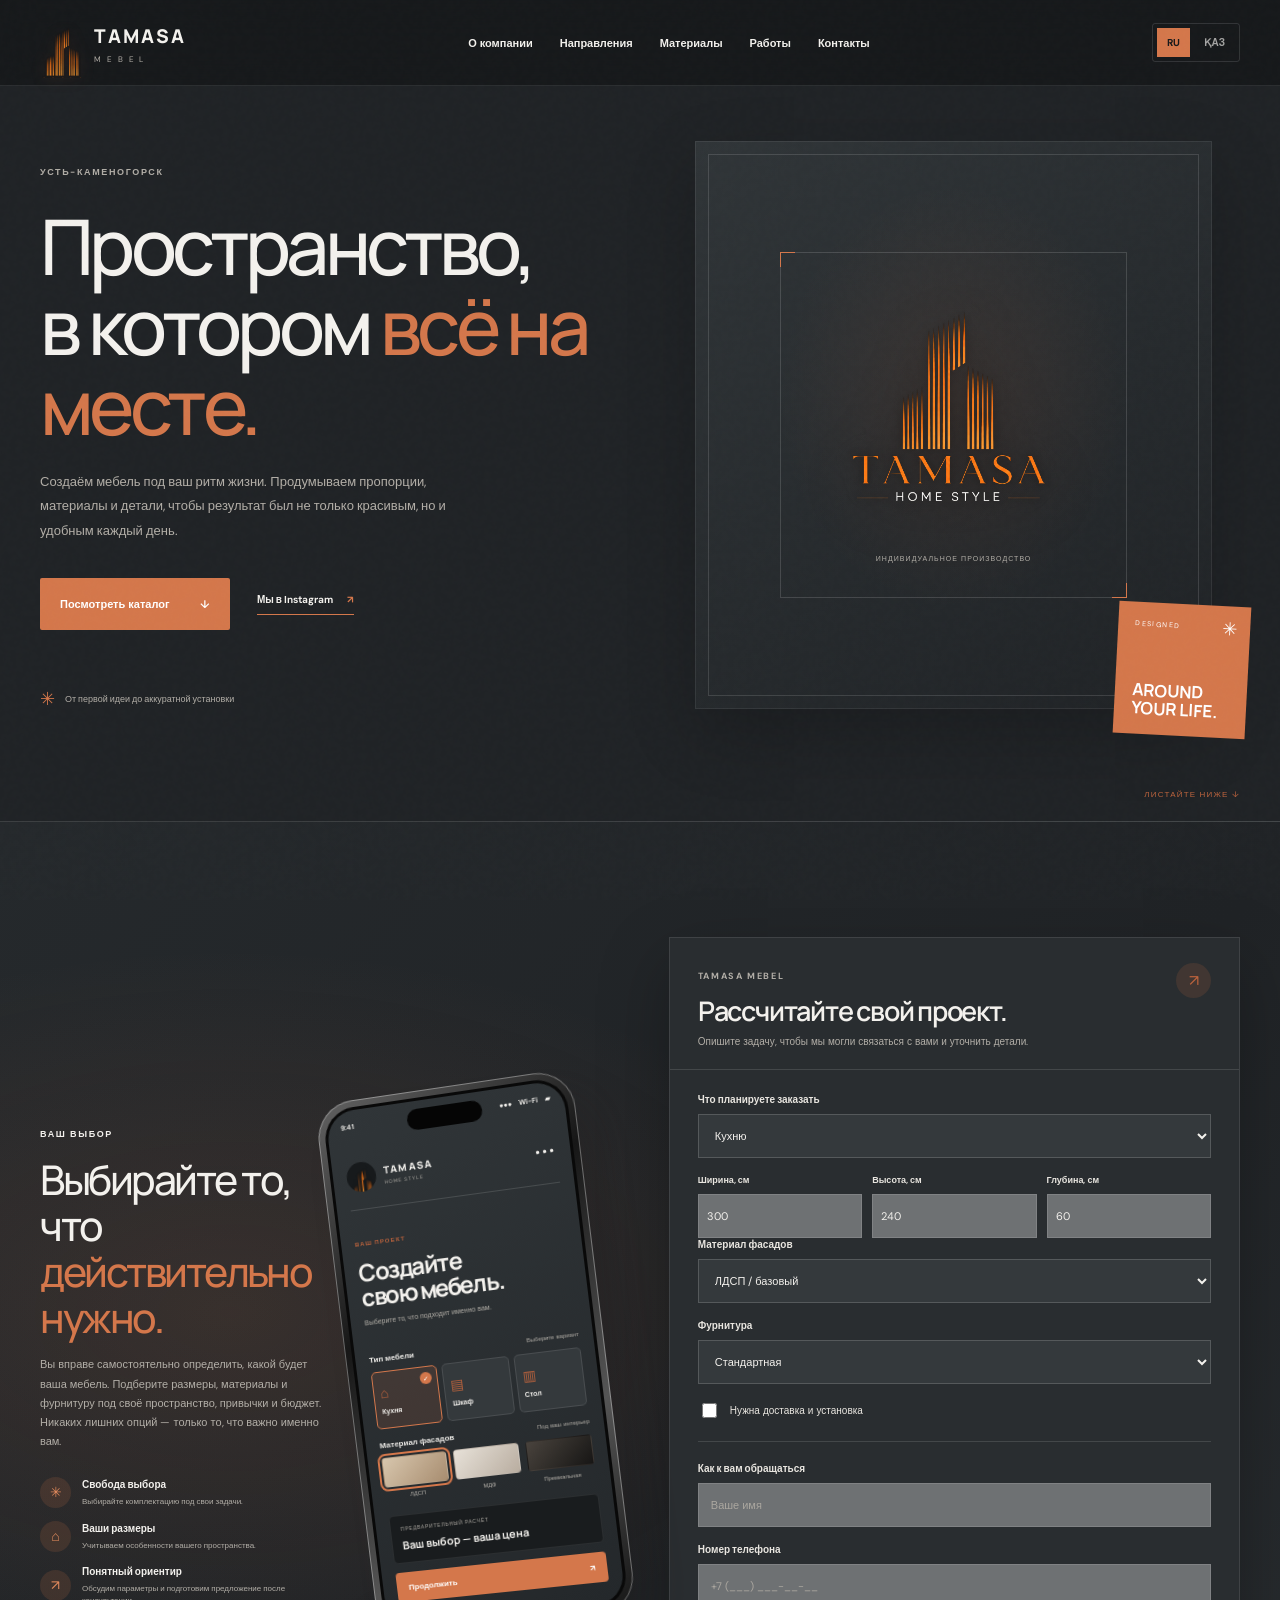
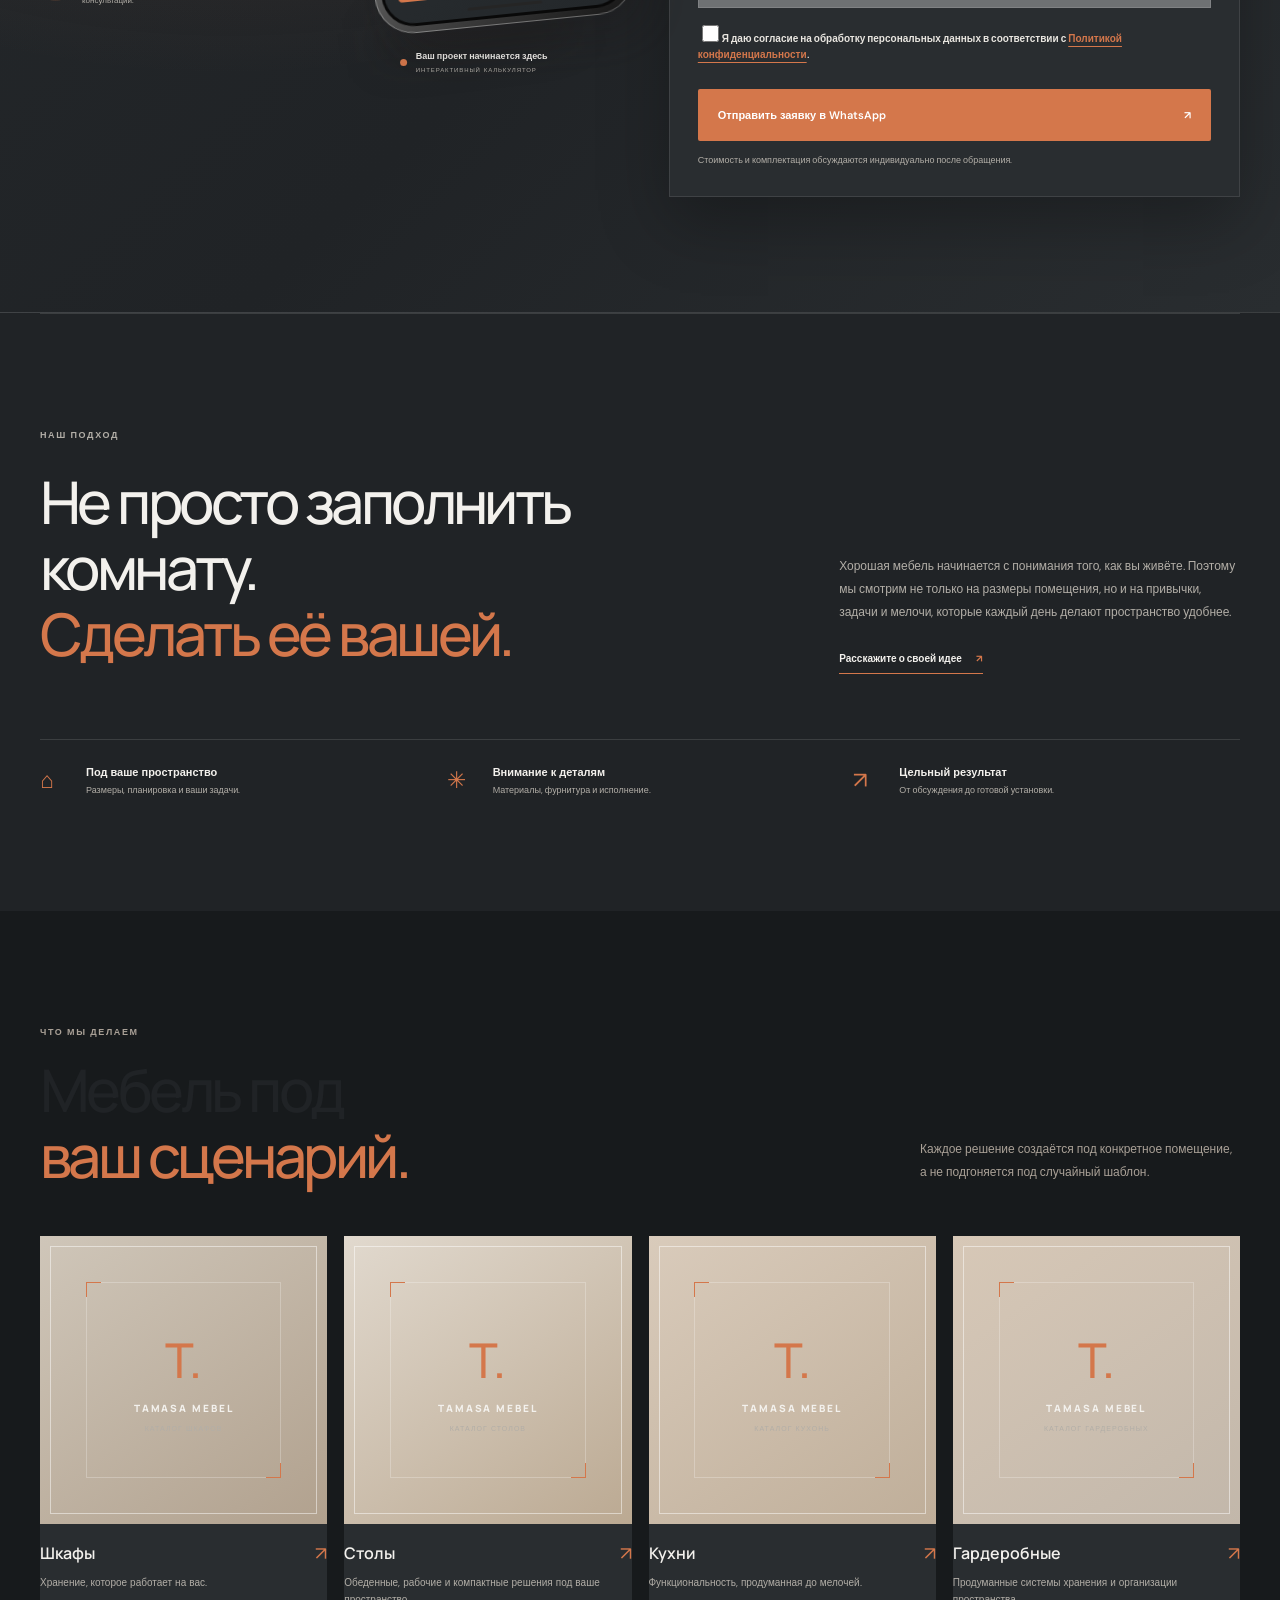
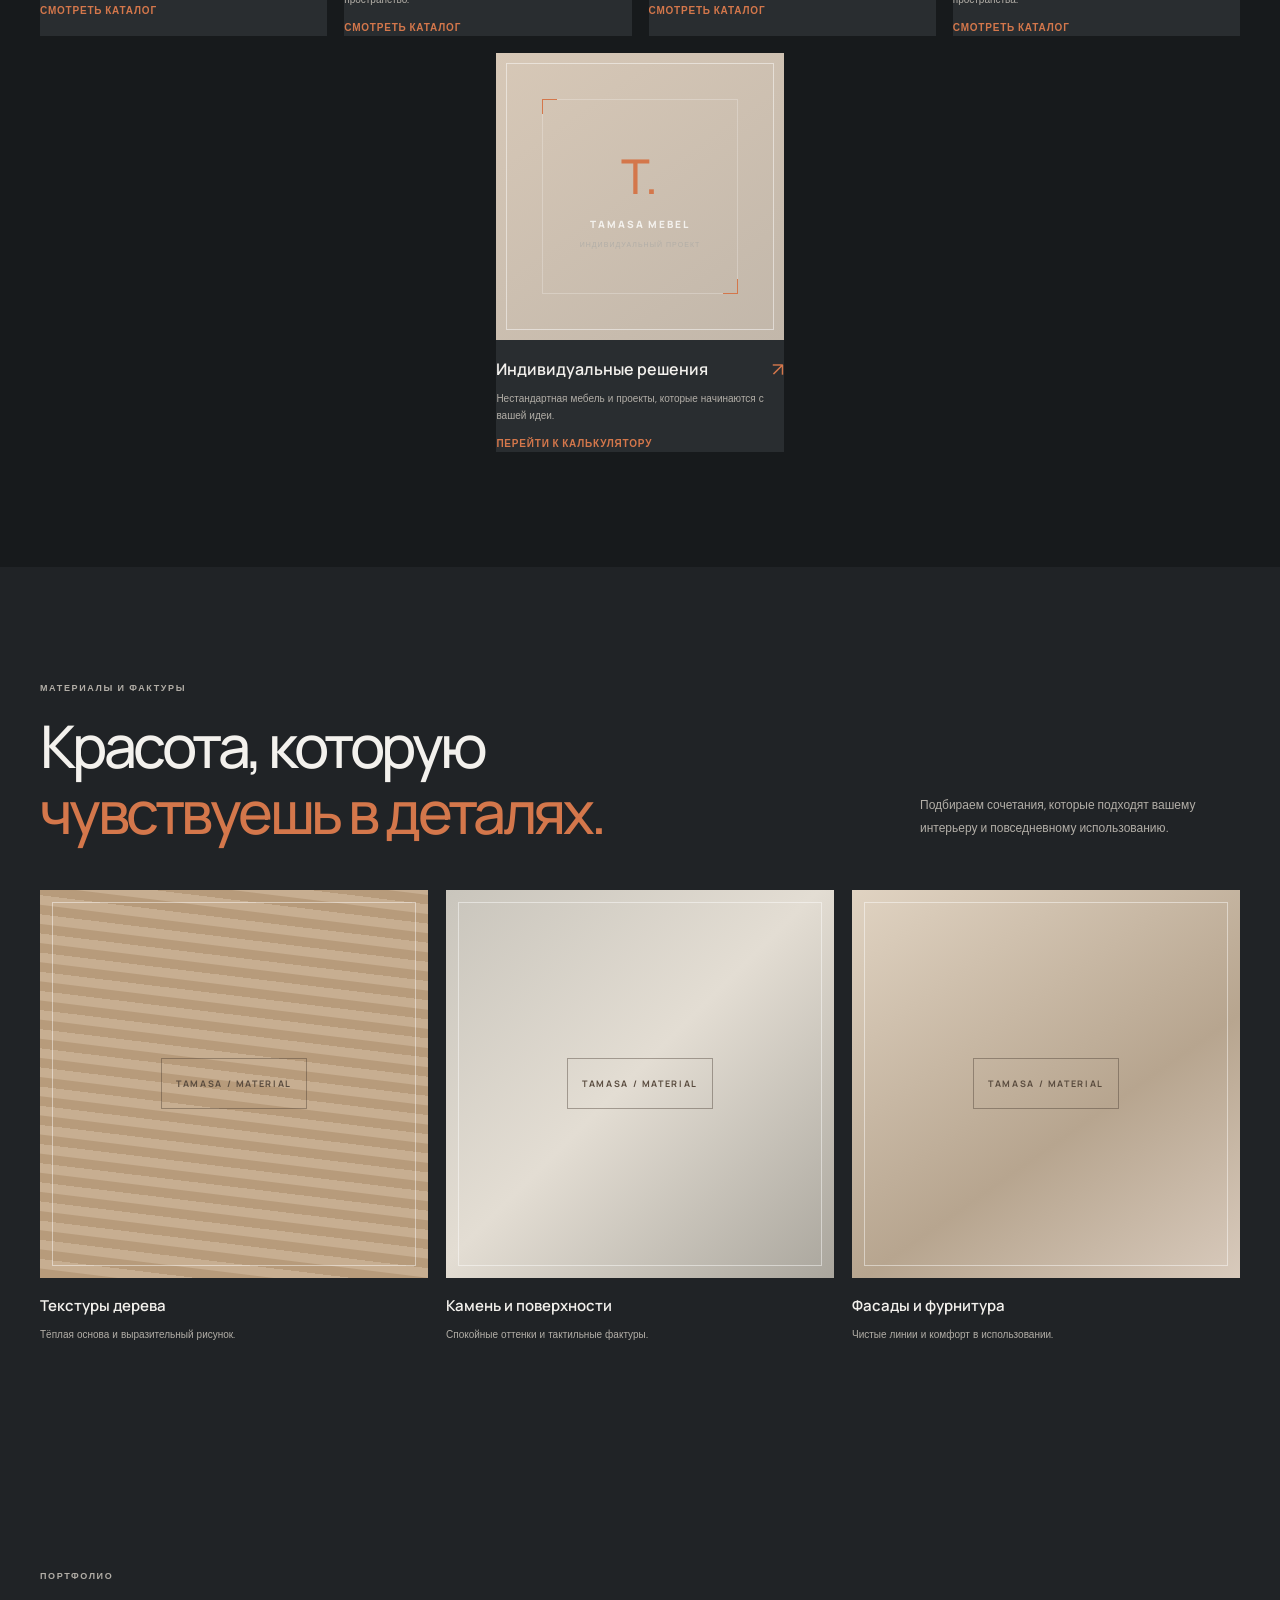
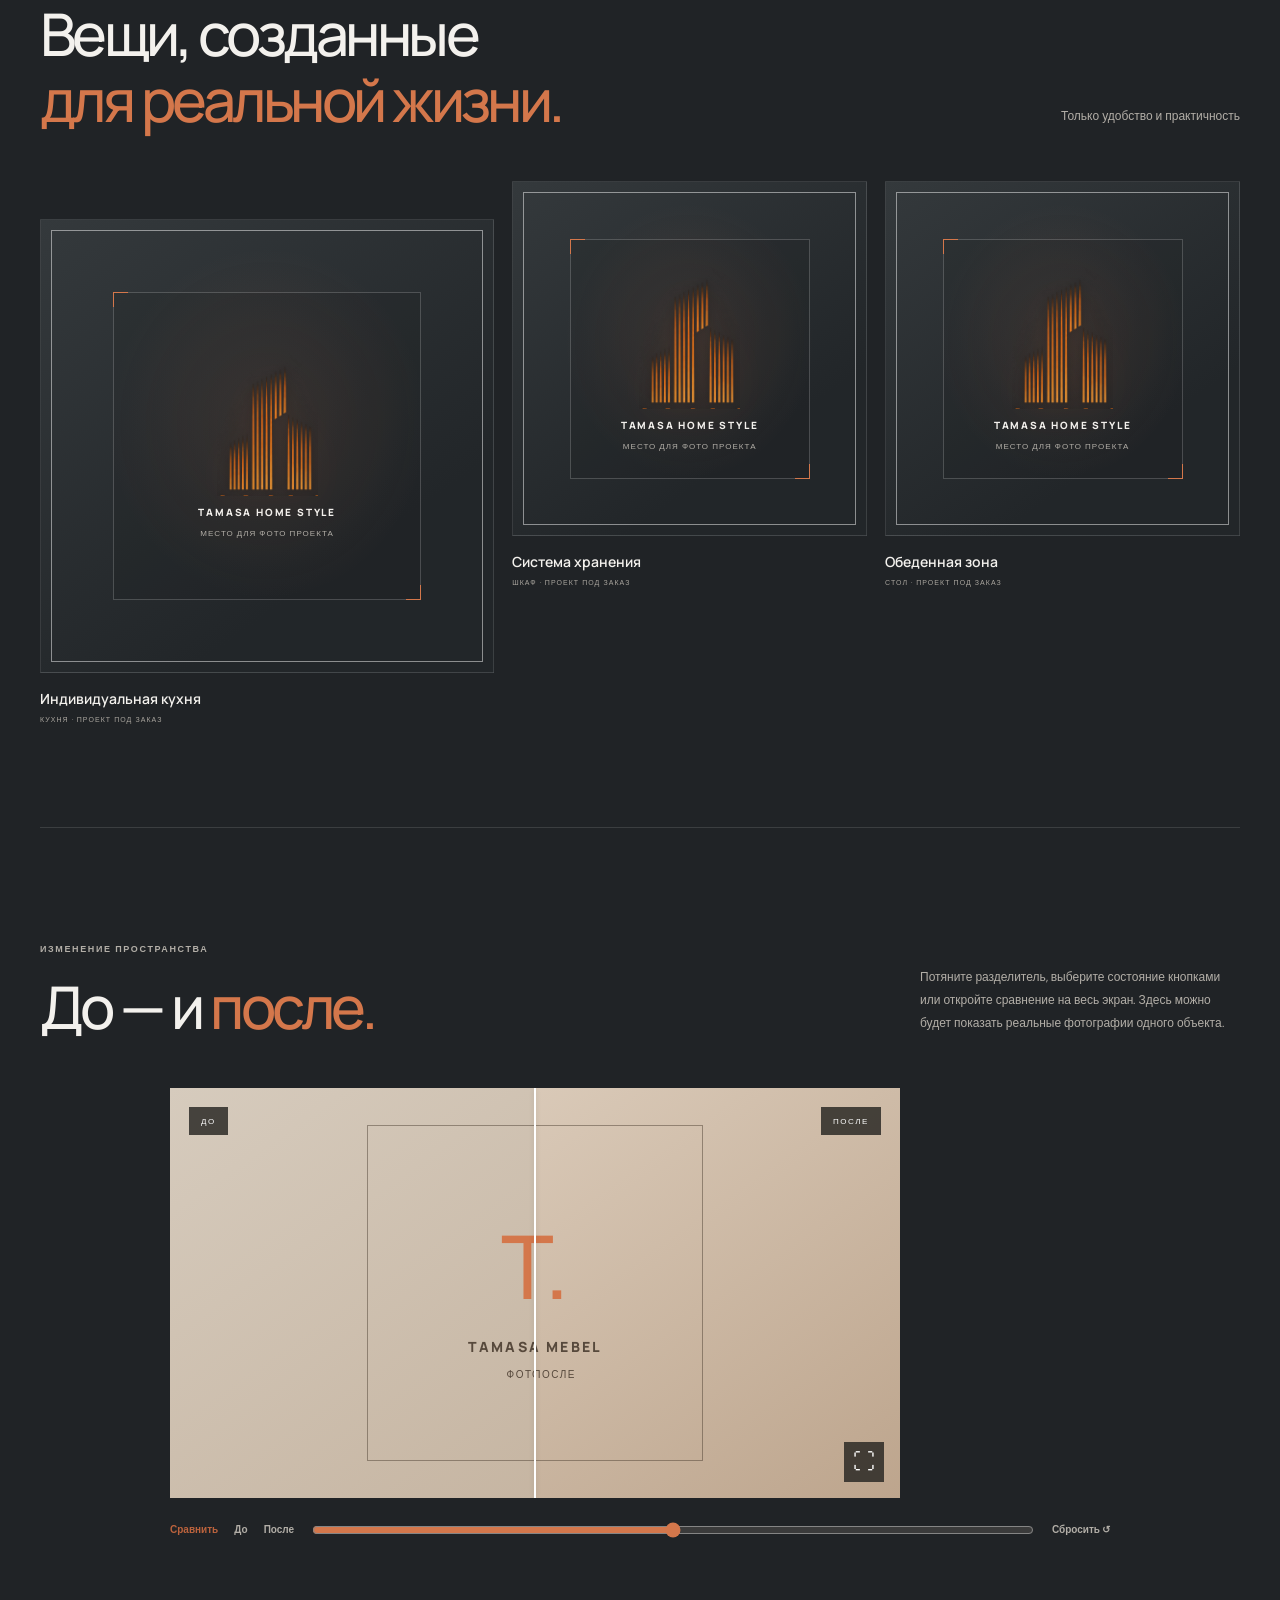
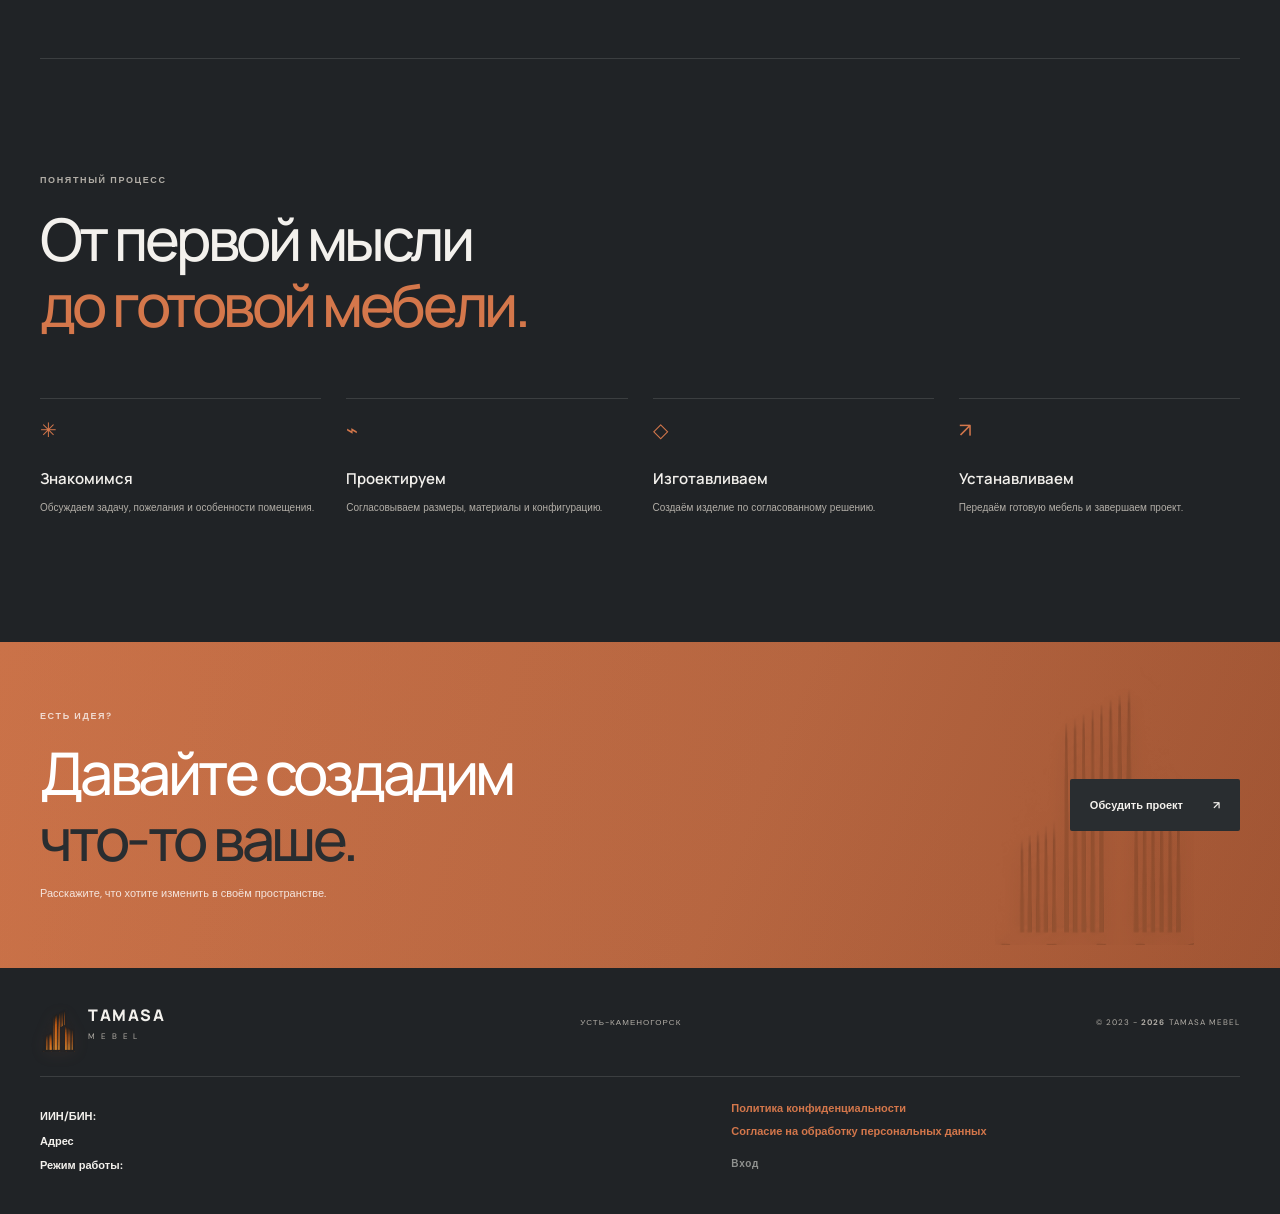
==== commit 3f6f941f: "Add files via upload" ====
--- a/index.html
+++ b/index.html
@@ -3,8 +3,8 @@
 <head>
   <meta charset="utf-8">
   <meta name="viewport" content="width=device-width, initial-scale=1, viewport-fit=cover">
-  <meta name="theme-color" content="#f4f0e9">
-  <meta name="description" content="TAMASA MEBEL — мебель на заказ в Усть-Каменогорске. Кухни, шкафы, гардеробные и индивидуальные мебельные решения.">
+  <meta name="theme-color" content="#17191B">
+  <meta name="description" content="TAMASA MEBEL — мебель на заказ в Усть-Каменогорске. Кухни, столы, шкафы и индивидуальные мебельные решения.">
   <meta property="og:type" content="website">
   <meta property="og:title" content="TAMASA MEBEL — мебель, созданная под ваше пространство">
   <meta property="og:description" content="Индивидуальное производство мебели от идеи до установки.">
@@ -13,13 +13,14 @@
   <link rel="preconnect" href="https://fonts.gstatic.com" crossorigin>
   <link href="https://fonts.googleapis.com/css2?family=DM+Sans:wght@400;500;600;700&family=Manrope:wght@400;500;600;700;800&display=swap" rel="stylesheet">
   <link rel="stylesheet" href="style.css">
+  <link rel="stylesheet" href="editor.css">
 </head>
 <body>
   <div class="grain" aria-hidden="true"></div>
   <header class="header" id="top">
     <a class="brand" href="#top" aria-label="TAMASA MEBEL">
       <span class="brand-logo">
-        <img src="assets/tamasa-logo.png" alt="Логотип TAMASA MEBEL" onerror="this.style.display='none';this.nextElementSibling.hidden=false">
+        <img src="assets/tamasa-mark.png" alt="Логотип TAMASA MEBEL" onerror="this.style.display='none';this.nextElementSibling.hidden=false">
         <span class="brand-fallback" hidden>T</span>
       </span>
       <span class="brand-name"><b>TAMASA</b><small>M E B E L</small></span>
@@ -27,44 +28,42 @@
     <nav class="nav" id="siteNav" aria-label="Основная навигация">
       <a href="#about">О компании</a><a href="#services">Направления</a><a href="#materials">Материалы</a><a href="#projects">Работы</a><a href="#contacts">Контакты</a>
     </nav>
-    <button class="header-action" type="button" data-open-calculator>Рассчитать проект <span>↗</span></button>
+    <div class="language-switch" role="group" aria-label="Тіл"><button type="button" data-language="ru" class="active" aria-pressed="true">RU</button><button type="button" data-language="kk" aria-pressed="false">ҚАЗ</button></div>
     <button class="menu-button" id="menuButton" aria-label="Открыть меню" aria-expanded="false"><i></i><i></i></button>
   </header>
 
   <main>
     <section class="hero wrap">
       <div class="hero-copy">
-        <div class="overline"><span></span> МЕБЕЛЬ НА ЗАКАЗ · УСТЬ-КАМЕНОГОРСК</div>
+        <div class="overline"> УСТЬ-КАМЕНОГОРСК</div>
         <h1>Пространство,<br>в котором <em>всё на месте.</em></h1>
         <p class="hero-lead">Создаём мебель под ваш ритм жизни. Продумываем пропорции, материалы и детали, чтобы результат был не только красивым, но и удобным каждый день.</p>
-        <div class="hero-buttons"><button class="btn btn-dark" type="button" data-open-calculator>Обсудить мой проект <span>↗</span></button><a class="under-link" href="#projects">Посмотреть подход <span>↓</span></a></div>
+        <div class="hero-buttons"><a class="btn btn-orange" href="#services">Посмотреть каталог <span>↓</span></a><a class="under-link hero-instagram" href="https://www.instagram.com/" target="_blank" rel="noopener">Мы в Instagram <span>↗</span></a></div>
         <div class="hero-proof"><span class="proof-mark">✳</span><span>От первой идеи до аккуратной установки</span></div>
       </div>
       <div class="hero-art">
         <div class="hero-art-main brand-placeholder">
           <div class="placeholder-frame">
-            <div class="placeholder-logo">T.</div>
-            <strong>TAMASA MEBEL</strong>
-            <small>МЕСТО ДЛЯ ВАШЕГО ПРОЕКТА</small>
-          </div>
-          <span class="art-corner">ИНДИВИДУАЛЬНОЕ ПРОИЗВОДСТВО</span>
+            <img class="hero-brand-mark" src="assets/tamasa-logo-full.png" alt="TAMASA HOME STYLE">
+            <small>ИНДИВИДУАЛЬНОЕ ПРОИЗВОДСТВО</small>
+          </div>
         </div>
         <div class="hero-art-note"><span>DESIGNED</span><b>AROUND<br>YOUR LIFE.</b><i>✳</i></div>
       </div>
-      <div class="hero-bottom"><span>МЕБЕЛЬ С ХАРАКТЕРОМ</span><a href="#about">ЛИСТАЙТЕ НИЖЕ ↓</a></div>
+      <div class="hero-bottom"><span></span><a href="#about">ЛИСТАЙТЕ НИЖЕ ↓</a></div>
     </section>
 
     <section class="calculator-showcase section-space" id="calculator">
       <div class="wrap calculator-layout">
         <div class="calculator-intro">
           <div class="calculator-intro-copy">
-            <div class="eyebrow">TAMASA MEBEL · ВАШ ПРОЕКТ</div>
+            <div class="eyebrow">ВАШ ВЫБОР</div>
             <h2>Выбирайте то,<br>что <em>действительно нужно.</em></h2>
             <p>Вы вправе самостоятельно определить, какой будет ваша мебель. Подберите размеры, материалы и фурнитуру под своё пространство, привычки и бюджет. Никаких лишних опций — только то, что важно именно вам.</p>
             <div class="calculator-points">
               <div><span>✳</span><p><b>Свобода выбора</b><small>Выбирайте комплектацию под свои задачи.</small></p></div>
               <div><span>⌂</span><p><b>Ваши размеры</b><small>Учитываем особенности вашего пространства.</small></p></div>
-              <div><span>↗</span><p><b>Понятный ориентир</b><small>Получите предварительную оценку проекта.</small></p></div>
+              <div><span>↗</span><p><b>Понятный ориентир</b><small>Обсудим параметры и подготовим предложение после консультации.</small></p></div>
             </div>
           </div>
           <div class="iphone-scene" aria-label="Пример интерфейса калькулятора на смартфоне">
@@ -76,7 +75,7 @@
                   <div class="iphone-status"><span>9:41</span><span>●●●　Wi-Fi　▰</span></div>
                   <div class="iphone-app">
                     <div class="iphone-app-head">
-                      <div class="iphone-mini-logo"><img src="assets/tamasa-logo.png" alt=""></div>
+                      <div class="iphone-mini-logo"><img src="assets/tamasa-mark.png" alt=""></div>
                       <div><b>TAMASA</b><small>HOME STYLE</small></div>
                       <span class="iphone-menu">•••</span>
                     </div>
@@ -89,7 +88,7 @@
                     <div class="iphone-options">
                       <div class="iphone-option selected"><span>⌂</span><b>Кухня</b><i>✓</i></div>
                       <div class="iphone-option"><span>▤</span><b>Шкаф</b></div>
-                      <div class="iphone-option"><span>▥</span><b>Гардеробная</b></div>
+                      <div class="iphone-option"><span>▥</span><b>Стол</b></div>
                     </div>
                     <div class="iphone-option-title"><b>Материал фасадов</b><small>Под ваш интерьер</small></div>
                     <div class="iphone-materials">
@@ -110,12 +109,12 @@
 
         <div class="calculator-card">
           <div class="calculator-card-head">
-            <div><span class="eyebrow">TAMASA MEBEL · КОНСТРУКТОР</span><h3>Рассчитайте свой проект.</h3><p>Укажите параметры, чтобы получить предварительную оценку.</p></div>
+            <div><span class="eyebrow">TAMASA MEBEL </span><h3>Рассчитайте свой проект.</h3><p>Опишите задачу, чтобы мы могли связаться с вами и уточнить детали.</p></div>
             <span class="calculator-card-icon">↗</span>
           </div>
           <div class="calculator-form-slot" id="desktopCalculatorSlot">
       <form id="estimateForm" novalidate>
-        <label>Что планируете заказать<select id="furnitureType" name="furnitureType"><option value="Кухня">Кухню</option><option value="Шкаф">Шкаф</option><option value="Гардеробная">Гардеробную</option><option value="Другая мебель">Другую мебель</option></select></label>
+        <label>Что планируете заказать<select id="furnitureType" name="furnitureType"><option value="Кухня">Кухню</option><option value="Шкаф">Шкаф</option><option value="Стол">Стол</option><option value="Другая мебель">Индивидуальное решение</option></select></label>
         <div class="form-grid">
           <label>Ширина, см<input id="width" name="width" type="number" min="30" max="2000" value="300" required inputmode="numeric"></label>
           <label>Высота, см<input id="height" name="height" type="number" min="30" max="1000" value="240" required inputmode="numeric"></label>
@@ -128,10 +127,9 @@
         <label>Как к вам обращаться<input id="clientName" name="clientName" type="text" maxlength="70" autocomplete="name" placeholder="Ваше имя" required></label>
         <label>Номер телефона<input id="clientPhone" name="clientPhone" type="tel" maxlength="25" autocomplete="tel" placeholder="+7 (___) ___-__-__" required></label>
         <label class="hp-field" aria-hidden="true">Не заполняйте это поле<input type="text" name="website" tabindex="-1" autocomplete="off"></label>
-        <p class="form-privacy">Нажимая кнопку, вы соглашаетесь на обработку данных для связи по вашей заявке.</p>
-        <div class="estimate-result" id="estimateResult" aria-live="polite"></div>
+        <label class="consent-row"><input id="personalDataConsent" name="personalDataConsent" type="checkbox" required><span>Я даю согласие на обработку персональных данных в соответствии с <a href="privacy-policy.html" target="_blank" rel="noopener">Политикой конфиденциальности</a>.</span></label>
         <button class="btn btn-orange submit-estimate" type="submit">Отправить заявку в WhatsApp <span>↗</span></button>
-        <p class="form-note">Стоимость уточняется после замера и согласования комплектации. Онлайн-расчёт предварительный.</p>
+        <p class="form-note">Стоимость и комплектация обсуждаются индивидуально после обращения.</p>
       </form>
           </div>
         </div>
@@ -139,7 +137,7 @@
     </section>
 
     <section class="about wrap section-space" id="about">
-      <div class="eyebrow">TAMASA MEBEL <span>—</span> НАШ ПОДХОД</div>
+      <div class="eyebrow">НАШ ПОДХОД</div>
       <div class="about-layout">
         <h2>Не просто заполнить комнату.<br><em>Сделать её вашей.</em></h2>
         <div class="about-text"><p>Хорошая мебель начинается с понимания того, как вы живёте. Поэтому мы смотрим не только на размеры помещения, но и на привычки, задачи и мелочи, которые каждый день делают пространство удобнее.</p><a class="under-link" href="#contacts">Расскажите о своей идее <span>↗</span></a></div>
@@ -155,16 +153,32 @@
       <div class="wrap">
         <div class="section-head light-head"><div><div class="eyebrow">ЧТО МЫ ДЕЛАЕМ</div><h2>Мебель под<br><em>ваш сценарий.</em></h2></div><p>Каждое решение создаётся под конкретное помещение, а не подгоняется под случайный шаблон.</p></div>
         <div class="service-grid">
-          <article class="service-card"><div class="square-placeholder"><div class="placeholder-frame"><div class="placeholder-logo">T.</div><b>TAMASA MEBEL</b><small>ВАШ ПРОЕКТ ЗДЕСЬ</small></div></div><div class="service-title"><h3>Кухни</h3><span>↗</span></div><p>Функциональность, продуманная до мелочей.</p></article>
-          <article class="service-card"><div class="square-placeholder tone-two"><div class="placeholder-frame"><div class="placeholder-logo">T.</div><b>TAMASA MEBEL</b><small>ВАШ ПРОЕКТ ЗДЕСЬ</small></div></div><div class="service-title"><h3>Шкафы</h3><span>↗</span></div><p>Хранение, которое работает на вас.</p></article>
-          <article class="service-card"><div class="square-placeholder tone-three"><div class="placeholder-frame"><div class="placeholder-logo">T.</div><b>TAMASA MEBEL</b><small>ВАШ ПРОЕКТ ЗДЕСЬ</small></div></div><div class="service-title"><h3>Гардеробные</h3><span>↗</span></div><p>Порядок и удобство в каждой секции.</p></article>
-          <article class="service-card"><div class="square-placeholder tone-four"><div class="placeholder-frame"><div class="placeholder-logo">T.</div><b>TAMASA MEBEL</b><small>ВАШ ПРОЕКТ ЗДЕСЬ</small></div></div><div class="service-title"><h3>Индивидуальные решения</h3><span>↗</span></div><p>Нестандартная мебель под вашу задумку.</p></article>
+          <a class="service-card service-card-link" href="catalog/shkafy/">
+            <div class="square-placeholder tone-two"><div class="placeholder-frame"><div class="placeholder-logo">T.</div><b>TAMASA MEBEL</b><small>КАТАЛОГ ШКАФОВ</small></div></div>
+            <div class="service-title"><h3>Шкафы</h3><span>↗</span></div><p>Хранение, которое работает на вас.</p><span class="service-card-hint">Смотреть каталог</span>
+          </a>
+          <a class="service-card service-card-link" href="catalog/stoly/">
+            <div class="square-placeholder tone-three"><div class="placeholder-frame"><div class="placeholder-logo">T.</div><b>TAMASA MEBEL</b><small>КАТАЛОГ СТОЛОВ</small></div></div>
+            <div class="service-title"><h3>Столы</h3><span>↗</span></div><p>Обеденные, рабочие и компактные решения под ваше пространство.</p><span class="service-card-hint">Смотреть каталог</span>
+          </a>
+          <a class="service-card service-card-link" href="catalog/kukhni/">
+            <div class="square-placeholder"><div class="placeholder-frame"><div class="placeholder-logo">T.</div><b>TAMASA MEBEL</b><small>КАТАЛОГ КУХОНЬ</small></div></div>
+            <div class="service-title"><h3>Кухни</h3><span>↗</span></div><p>Функциональность, продуманная до мелочей.</p><span class="service-card-hint">Смотреть каталог</span>
+          </a>
+          <a class="service-card service-card-link" href="catalog/garderobnye/">
+            <div class="square-placeholder tone-four"><div class="placeholder-frame"><div class="placeholder-logo">T.</div><b>TAMASA MEBEL</b><small>КАТАЛОГ ГАРДЕРОБНЫХ</small></div></div>
+            <div class="service-title"><h3>Гардеробные</h3><span>↗</span></div><p>Продуманные системы хранения и организации пространства.</p><span class="service-card-hint">Смотреть каталог</span>
+          </a>
+          <a class="service-card service-card-link service-card-custom" href="#calculator" data-open-calculator>
+            <div class="square-placeholder tone-four"><div class="placeholder-frame"><div class="placeholder-logo">T.</div><b>TAMASA MEBEL</b><small>ИНДИВИДУАЛЬНЫЙ ПРОЕКТ</small></div></div>
+            <div class="service-title"><h3>Индивидуальные решения</h3><span>↗</span></div><p>Нестандартная мебель и проекты, которые начинаются с вашей идеи.</p><span class="service-card-hint">Перейти к калькулятору</span>
+          </a>
         </div>
       </div>
     </section>
 
     <section class="materials wrap section-space" id="materials">
-      <div class="section-head"><div><div class="eyebrow">МАТЕРИАЛЫ И ФАКТУРЫ</div><h2>Красота, которую<br><em>чувствуешь в деталях.</em></h2></div><p>Подбираем сочетания, которые подходят вашему интерьеру и повседневному использованию. Конкретные коллекции и образцы можно будет добавить сюда позже.</p></div>
+      <div class="section-head"><div><div class="eyebrow">МАТЕРИАЛЫ И ФАКТУРЫ</div><h2>Красота, которую<br><em>чувствуешь в деталях.</em></h2></div><p>Подбираем сочетания, которые подходят вашему интерьеру и повседневному использованию.</p></div>
       <div class="material-grid">
         <article><div class="material-tile material-wood"><span>TAMASA / MATERIAL</span></div><h3>Текстуры дерева</h3><p>Тёплая основа и выразительный рисунок.</p></article>
         <article><div class="material-tile material-stone"><span>TAMASA / MATERIAL</span></div><h3>Камень и поверхности</h3><p>Спокойные оттенки и тактильные фактуры.</p></article>
@@ -174,11 +188,11 @@
 
     <section class="projects section-space" id="projects">
       <div class="wrap">
-        <div class="section-head"><div><div class="eyebrow">ПОРТФОЛИО</div><h2>Вещи, созданные<br><em>для реальной жизни.</em></h2></div><p>Вместо чужих интерьерных фотографий здесь стоят фирменные заглушки. Позже заменим их настоящими работами компании.</p></div>
+        <div class="section-head"><div><div class="eyebrow">ПОРТФОЛИО</div><h2>Вещи, созданные<br><em>для реальной жизни.</em></h2></div><p> Только удобство и практичность</p></div>
         <div class="project-grid">
-          <article class="project project-feature"><div class="project-placeholder"><div class="placeholder-frame"><div class="placeholder-logo">T.</div><b>TAMASA MEBEL</b><small>ФОТО РЕАЛЬНОГО ПРОЕКТА</small></div></div><div class="project-caption"><div><b>Индивидуальная кухня</b><small>КУХНЯ · ПРОЕКТ ПОД ЗАКАЗ</small></div><span>↗</span></div></article>
-          <article class="project"><div class="project-placeholder shade-a"><div class="placeholder-frame"><div class="placeholder-logo">T.</div><b>TAMASA MEBEL</b><small>ФОТО РЕАЛЬНОГО ПРОЕКТА</small></div></div><div class="project-caption"><div><b>Система хранения</b><small>ШКАФ · ПРОЕКТ ПОД ЗАКАЗ</small></div><span>↗</span></div></article>
-          <article class="project"><div class="project-placeholder shade-b"><div class="placeholder-frame"><div class="placeholder-logo">T.</div><b>TAMASA MEBEL</b><small>ФОТО РЕАЛЬНОГО ПРОЕКТА</small></div></div><div class="project-caption"><div><b>Продуманная гардеробная</b><small>ГАРДЕРОБНАЯ · ПРОЕКТ ПОД ЗАКАЗ</small></div><span>↗</span></div></article>
+          <article class="project project-feature"><div class="project-placeholder"><div class="placeholder-frame"><img class="portfolio-mark" src="assets/tamasa-mark.png" alt="" aria-hidden="true"><b>TAMASA HOME STYLE</b><small>МЕСТО ДЛЯ ФОТО ПРОЕКТА</small></div></div><div class="project-caption"><div><b>Индивидуальная кухня</b><small>КУХНЯ · ПРОЕКТ ПОД ЗАКАЗ</small></div><span></span></div></article>
+          <article class="project"><div class="project-placeholder shade-a"><div class="placeholder-frame"><img class="portfolio-mark" src="assets/tamasa-mark.png" alt="" aria-hidden="true"><b>TAMASA HOME STYLE</b><small>МЕСТО ДЛЯ ФОТО ПРОЕКТА</small></div></div><div class="project-caption"><div><b>Система хранения</b><small>ШКАФ · ПРОЕКТ ПОД ЗАКАЗ</small></div><span></span></div></article>
+          <article class="project"><div class="project-placeholder shade-b"><div class="placeholder-frame"><img class="portfolio-mark" src="assets/tamasa-mark.png" alt="" aria-hidden="true"><b>TAMASA HOME STYLE</b><small>МЕСТО ДЛЯ ФОТО ПРОЕКТА</small></div></div><div class="project-caption"><div><b>Обеденная зона</b><small>СТОЛ · ПРОЕКТ ПОД ЗАКАЗ</small></div><span></span></div></article>
         </div>
       </div>
     </section>
@@ -202,12 +216,21 @@
       <div class="process-grid"><article><span>✳</span><h3>Знакомимся</h3><p>Обсуждаем задачу, пожелания и особенности помещения.</p></article><article><span>⌁</span><h3>Проектируем</h3><p>Согласовываем размеры, материалы и конфигурацию.</p></article><article><span>◇</span><h3>Изготавливаем</h3><p>Создаём изделие по согласованному решению.</p></article><article><span>↗</span><h3>Устанавливаем</h3><p>Передаём готовую мебель и завершаем проект.</p></article></div>
     </section>
 
-    <section class="contact-band" id="contacts"><div class="wrap contact-inner"><div><div class="eyebrow">ЕСТЬ ИДЕЯ?</div><h2>Давайте создадим<br><em>что-то ваше.</em></h2><p>Расскажите, что хотите изменить в своём пространстве.</p></div><button class="btn btn-paper" type="button" data-open-calculator>Обсудить проект <span>↗</span></button></div></section>
+    <section class="contact-band" id="contacts"><img class="contact-brand-mark" src="assets/tamasa-mark.png" alt="" aria-hidden="true"><div class="wrap contact-inner"><div><div class="eyebrow">ЕСТЬ ИДЕЯ?</div><h2>Давайте создадим<br><em>что-то ваше.</em></h2><p>Расскажите, что хотите изменить в своём пространстве.</p></div><button class="btn btn-paper" type="button" data-open-calculator>Обсудить проект <span>↗</span></button></div></section>
   </main>
 
-  <footer class="footer wrap"><a class="brand" href="#top"><span class="brand-logo"><img src="assets/tamasa-logo.png" alt="" onerror="this.style.display='none';this.nextElementSibling.hidden=false"><span class="brand-fallback" hidden>T</span></span><span class="brand-name"><b>TAMASA</b><small>M E B E L</small></span></a><span>МЕБЕЛЬ НА ЗАКАЗ · УСТЬ-КАМЕНОГОРСК</span><span>© <b id="year"></b> TAMASA MEBEL</span></footer>
-
-  <button class="mobile-calc-trigger" id="mobileCalcTrigger" type="button"><span>Рассчитать стоимость</span><b>↗</b></button>
+  <footer class="site-footer">
+    <div class="footer wrap">
+      <a class="brand" href="#top"><span class="brand-logo"><img src="assets/tamasa-mark.png" alt="" onerror="this.style.display='none';this.nextElementSibling.hidden=false"><span class="brand-fallback" hidden>T</span></span><span class="brand-name"><b>TAMASA</b><small>M E B E L</small></span></a>
+      <span>УСТЬ-КАМЕНОГОРСК</span><span>© 2023 - <b id="year"></b> TAMASA MEBEL</span>
+    </div>
+    <div class="footer-legal wrap">
+      <div><b></p><p>ИИН/БИН: <strong></strong></p><p> Адрес </p><p>Режим работы: </p><p></div>
+      <div class="footer-legal-links"><a href="privacy-policy.html">Политика конфиденциальности</a><a href="privacy-policy.html#consent">Согласие на обработку персональных данных</a><a class="admin-login-link" href="login.php">Вход</a><span></div>
+    </div>
+  </footer>
+
+  <button class="mobile-calc-trigger" id="mobileCalcTrigger" type="button"><span>Обсудить проект</span><b>↗</b></button>
   <div class="sheet-backdrop" id="sheetBackdrop"></div>
   <aside class="calculator-sheet" id="calculatorSheet" role="dialog" aria-modal="true" aria-labelledby="sheetTitle" aria-hidden="true">
     <div class="sheet-top"><div><span class="eyebrow">TAMASA MEBEL · ЗАЯВКА</span><h2 id="sheetTitle">Рассчитаем ваш проект.</h2></div><button class="sheet-close" id="closeSheet" type="button" aria-label="Закрыть форму">×</button></div>
@@ -217,6 +240,8 @@
   </aside>
 
   <div class="fullscreen-compare" id="fullscreenCompare" aria-hidden="true"><button id="closeFullscreen" type="button" aria-label="Закрыть">×</button><div id="fullscreenCompareMount"></div><p>Перемещайте разделитель для сравнения</p></div>
+  <script src="i18n.js" defer></script>
+  <script src="editor.js" defer></script>
   <script src="script.js" defer></script>
 </body>
 </html>
--- a/style.css
+++ b/style.css
@@ -1,17 +1,17 @@
 /* TAMASA MEBEL | warm editorial furniture studio */
 :root {
-    --bg: #f4f0e9;
-    --paper: #ebe5dc;
-    --ink: #262522;
-    --muted: #827a70;
-    --line: rgba(38,37,34,.14);
-    --orange: #df7541;
-    --orange-deep: #bd592d;
-    --cream: #fbf9f5;
-    --dark: #252421;
+    --bg: #17191B;
+    --paper: #222629;
+    --ink: #F0EEE9;
+    --muted: #A5A19A;
+    --line: rgba(255,255,255,.12);
+    --orange: #D4774B;
+    --orange-deep: #B85F38;
+    --cream: #292D30;
+    --dark: #111315;
     --font: 'DM Sans',sans-serif;
     --display: 'Manrope',sans-serif;
-    --shadow: 0 24px 70px rgba(43,34,25,.13);
+    --shadow: 0 24px 70px rgba(0,0,0,.32);
 }
 * {
     box-sizing: border-box;
@@ -51,9 +51,9 @@
     position: sticky;
     top: 0;
     z-index: 30;
-    background: rgba(244,240,233,.92);
+    background: rgba(23,25,27,.94);
     backdrop-filter: blur(18px);
-    border-bottom: 1px solid rgba(38,37,34,.08);
+    border-bottom: 1px solid rgba(255,255,255,.08);
 }
 .brand {
     display: flex;
@@ -452,6 +452,24 @@
     grid-template-columns: repeat(4,1fr);
     gap: 17px;
 }
+/* Направления: четыре каталога в одной ровной линии, индивидуальный проект по центру ниже */
+.service-grid {
+    align-items: stretch;
+}
+.service-card-link {
+    min-width: 0;
+    display: flex;
+    flex-direction: column;
+}
+.service-card-link > p {
+    flex: 1;
+}
+.service-card-custom {
+    grid-column: 2 / span 2;
+    width: calc((100% - 17px) / 2);
+    justify-self: center;
+}
+
 .square-placeholder,.project-placeholder {
     aspect-ratio: 1/1;
     display: grid;
@@ -1063,6 +1081,10 @@
     .service-grid {
         grid-template-columns: repeat(2,1fr);
         row-gap: 30px;
+    }
+    .service-card-custom {
+        grid-column: 1 / -1;
+        width: calc((100% - 12px) / 2);
     }
     .process-grid {
         grid-template-columns: repeat(2,1fr);
@@ -2565,6 +2587,11 @@
         grid-template-columns: repeat(2, minmax(0, 1fr));
         gap: 23px 12px;
     }
+    .service-card-custom {
+        grid-column: 1 / -1;
+        width: calc((100% - 12px) / 2);
+        justify-self: center;
+    }
 
     .square-placeholder {
         aspect-ratio: 1 / 1;
@@ -2978,4 +3005,554 @@
     .iphone-scene {
         min-height: 500px;
     }
-}+}
+
+/* =====================================================
+   ДОРАБОТКИ: КАТАЛОГИ И АДАПТИВНОСТЬ
+===================================================== */
+.service-card-link{display:block;color:inherit;text-decoration:none;transition:transform .25s ease,opacity .25s ease}
+.service-card-link:hover{transform:translateY(-5px)}
+.service-card-hint{display:inline-flex;align-items:center;gap:8px;margin-top:13px;color:var(--orange);font-size:10px;font-weight:700;letter-spacing:.08em;text-transform:uppercase}
+.service-card-link:focus-visible{outline:2px solid var(--orange);outline-offset:5px}
+img{max-width:100%}
+button,a,input,select,textarea{-webkit-tap-highlight-color:transparent}
+@media(max-width:760px){
+  .wrap{width:min(100% - 36px,1220px)}
+  .header{padding-inline:18px}
+}
+@media(max-width:420px){
+  .wrap{width:calc(100% - 28px)}
+  .header{height:72px;padding-inline:14px}
+}
+
+
+/* ЮРИДИЧЕСКАЯ ИНФОРМАЦИЯ И СОГЛАСИЕ */
+.legal-page{background:var(--bg);color:var(--ink);min-height:100vh}.legal-wrap{width:min(900px,calc(100% - 40px));margin:0 auto;padding:55px 0 90px}.legal-back{display:inline-block;margin-bottom:45px;color:var(--orange);text-decoration:none;font-weight:700}.legal-wrap h1{font:600 clamp(38px,6vw,68px)/1.05 var(--display);letter-spacing:-.06em;margin:14px 0 28px}.legal-wrap section{padding:22px 0;border-top:1px solid var(--line)}.legal-wrap h2{font:700 19px var(--display);margin:0 0 12px}.legal-wrap p{font-size:14px;line-height:1.85;color:var(--muted)}.legal-warning{padding:18px 20px;background:var(--paper);border-left:3px solid var(--orange);color:var(--ink)!important}.legal-date{padding-top:25px;border-top:1px solid var(--line)}.footer-legal{display:grid;grid-template-columns:1.3fr 1fr;gap:30px;padding:24px 0 32px;border-top:1px solid var(--line);font-size:11px;color:var(--muted)}.footer-legal b{color:var(--ink)}.footer-legal p{margin:7px 0;line-height:1.6}.footer-legal strong{color:var(--ink);font-weight:600}.footer-legal-links{display:flex;flex-direction:column;gap:9px;align-items:flex-start}.footer-legal-links a{color:var(--orange);text-decoration:none}.footer-legal-links span{font-size:10px;line-height:1.6}@media(max-width:650px){.footer-legal{grid-template-columns:1fr;gap:18px}.legal-wrap{padding-top:30px}}.consent-row{display:flex;align-items:flex-start;gap:10px;font-size:11px;line-height:1.6;color:var(--muted)}.consent-row input{width:17px;height:17px;flex:0 0 17px;margin-top:1px;accent-color:var(--orange)}.consent-row a{color:var(--orange);text-decoration:underline}.service-card-custom{cursor:pointer}
+
+
+/* ЕДИНАЯ ГРАФИТОВАЯ ТЕМА TAMASA */
+body, .catalog-page, .legal-page { background: var(--bg); color: var(--ink); }
+.header { background: rgba(23,25,27,.94); border-bottom-color: rgba(255,255,255,.09); }
+.brand, .nav a { color: var(--ink); }
+.brand-logo { background: transparent; }
+.brand-logo:after { display:none; }
+.brand-logo img { object-fit: contain; padding: 0; }
+.btn-dark, .header-action { background: var(--orange); color: #17191B; }
+.btn-dark:hover, .header-action:hover { background: var(--orange-deep); color: #fff; }
+section, .about, .materials, .projects, .contacts { color: var(--ink); }
+input, select, textarea { background: #222629; color: var(--ink); border-color: rgba(255,255,255,.14); }
+::selection { background: rgba(212,119,75,.35); color: #fff; }
+
+
+/* =====================================================
+   TAMASA — PREMIUM GRAPHITE REFINEMENT
+   Исправление контраста, светлых блоков и мобильной типографики
+===================================================== */
+
+:root {
+    --bg: #202326;
+    --paper: #292D30;
+    --ink: #F3F1ED;
+    --muted: #B2AEA7;
+    --line: rgba(255,255,255,.12);
+    --orange: #D4774B;
+    --orange-deep: #BC633D;
+    --cream: #303538;
+    --dark: #171A1C;
+    --shadow: 0 24px 70px rgba(0,0,0,.30);
+}
+
+html { scroll-behavior: smooth; }
+body {
+    background: #202326;
+    color: #F3F1ED;
+}
+
+/* Главный визуальный блок: вместо бежевого постера — графитовая поверхность */
+.hero-art-main {
+    background:
+        radial-gradient(ellipse at 50% 42%, rgba(212,119,75,.13), transparent 48%),
+        linear-gradient(145deg, #34393C 0%, #292D30 54%, #222629 100%);
+    box-shadow: inset 0 0 0 1px rgba(255,255,255,.07), 0 24px 65px rgba(0,0,0,.18);
+}
+.hero-art-main:before { border-color: rgba(255,255,255,.16); }
+.placeholder-frame {
+    border-color: rgba(255,255,255,.24);
+    color: #F3F1ED;
+}
+.placeholder-frame small { color: #B2AEA7; }
+.art-corner { color: #B2AEA7; }
+
+/* Каталоги и остальные поверхности */
+.service-card,
+.material-card,
+.project-card,
+.about-card,
+.feature-card {
+    background-color: #292D30;
+    color: #F3F1ED;
+    border-color: rgba(255,255,255,.10);
+}
+.service-card p,
+.material-card p,
+.project-card p,
+.about-card p,
+.feature-card p { color: #B2AEA7; }
+
+/* Калькулятор теперь в той же премиальной тёмной теме */
+.calculator-showcase {
+    background:
+        radial-gradient(ellipse at 18% 45%, rgba(212,119,75,.12), transparent 43%),
+        linear-gradient(135deg, #25292C 0%, #202326 56%, #292D30 100%);
+    color: #F3F1ED;
+}
+.calculator-intro-copy h2,
+.calculator-intro-copy .eyebrow,
+.calculator-points b { color: #F3F1ED; }
+.calculator-intro-copy > p,
+.calculator-points small { color: #B2AEA7; }
+.calculator-points > div > span {
+    background: rgba(212,119,75,.15);
+    color: #E18A5D;
+}
+.calculator-card {
+    background: #292D30;
+    color: #F3F1ED;
+    border: 1px solid rgba(255,255,255,.10);
+    box-shadow: 0 25px 65px rgba(0,0,0,.28);
+}
+.calculator-card-head { border-bottom-color: rgba(255,255,255,.12); }
+.calculator-card-head h3 { color: #F3F1ED; }
+.calculator-card-head p,
+.calculator-card .form-note { color: #B2AEA7; }
+
+/* Смартфон: цельный тёмный макет, без белого экрана и пропадающего текста */
+.iphone-screen {
+    min-height: 470px;
+    background: linear-gradient(160deg, #303538 0%, #24282B 100%);
+    color: #F3F1ED;
+}
+.iphone-app-head { border-bottom-color: rgba(255,255,255,.13); }
+.iphone-app-head b,
+.iphone-heading h3,
+.iphone-option-title b,
+.iphone-preview-total b { color: #F3F1ED; }
+.iphone-app-head small,
+.iphone-heading p,
+.iphone-option-title small,
+.iphone-material small,
+.iphone-preview-total small { color: #B2AEA7; }
+.iphone-option {
+    background: #34393C;
+    color: #F3F1ED;
+    border-color: rgba(255,255,255,.10);
+}
+.iphone-option.selected {
+    background: rgba(212,119,75,.13);
+    border-color: #D4774B;
+}
+.iphone-preview-total {
+    background: #191C1E;
+    border: 1px solid rgba(255,255,255,.08);
+}
+.iphone-material.active .material-swatch { outline-color: #D4774B; }
+.iphone-mini-logo { background: #171A1C; }
+.iphone-caption b { color: #F3F1ED; }
+.iphone-caption small { color: #B2AEA7; }
+
+/* Поля калькулятора: читаемые подписи и контрастные значения */
+.calculator-card input,
+.calculator-card select,
+.calculator-card textarea,
+.calculator-sheet input,
+.calculator-sheet select,
+.calculator-sheet textarea {
+    background: #34393C;
+    color: #F3F1ED;
+    border-color: rgba(255,255,255,.16);
+}
+.calculator-card label,
+.calculator-sheet label { color: #E9E6E0; }
+.calculator-card input::placeholder,
+.calculator-sheet input::placeholder { color: #AAA69F; }
+
+/* Мобильная типографика: увеличиваем мелкий текст и интервалы */
+@media (max-width: 760px) {
+    body { font-size: 16px; }
+    .hero-lead { font-size: 15px; line-height: 1.75; }
+    .overline, .eyebrow { font-size: 10px; }
+    .hero-proof { font-size: 11px; }
+    .hero-bottom { font-size: 9px; }
+    .calculator-showcase { padding-top: 54px; padding-bottom: 78px; }
+    .calculator-intro-copy h2 {
+        font-size: clamp(34px, 9vw, 43px);
+        line-height: 1.12;
+    }
+    .calculator-intro-copy > p {
+        font-size: 14px;
+        line-height: 1.75;
+    }
+    .calculator-points { gap: 16px; }
+    .calculator-points b { font-size: 13px; }
+    .calculator-points small { font-size: 11px; line-height: 1.55; }
+    .iphone-scene {
+        min-height: 0;
+        padding: 28px 0 58px;
+        overflow: visible;
+    }
+    .iphone {
+        width: min(250px, 72vw);
+        max-width: 250px;
+        transform: rotate(-3deg);
+    }
+    .iphone:hover { transform: rotate(-3deg); }
+    .iphone-screen { min-height: 470px; }
+    .iphone-app { padding: 34px 14px 24px; }
+    .iphone-heading h3 { font-size: 23px; }
+    .iphone-heading p { font-size: 10px; }
+    .iphone-option b { font-size: 10px; }
+    .iphone-option-title b { font-size: 11px; }
+    .iphone-option-title small,
+    .iphone-material small { font-size: 9px; }
+    .iphone-preview-total b { font-size: 12px; }
+    .iphone-preview-total small { font-size: 8px; }
+    .iphone-fake-button { font-size: 10px; }
+    .iphone-caption b { font-size: 11px; }
+    .iphone-caption small { font-size: 8px; }
+    .btn, .under-link { font-size: 13px; }
+    .service-card-hint { font-size: 11px; }
+}
+@media (max-width: 420px) {
+    .wrap { width: calc(100% - 34px); }
+    .hero h1 { font-size: clamp(38px, 10.8vw, 46px); }
+    .hero-lead { font-size: 14px; }
+    .calculator-intro-copy h2 { font-size: 35px; }
+    .iphone { width: min(238px, 72vw); }
+    .iphone-scene { padding-bottom: 62px; }
+}
+@media (max-width: 360px) {
+    .hero h1 { font-size: 36px; }
+    .calculator-intro-copy h2 { font-size: 32px; }
+    .iphone { width: min(220px, 70vw); }
+}
+
+/* Ссылки и кнопки сохраняют читаемость на графите */
+a { text-underline-offset: 4px; }
+button:focus-visible, a:focus-visible, input:focus-visible, select:focus-visible {
+    outline: 2px solid #D4774B;
+    outline-offset: 3px;
+}
+
+
+/* =====================================================
+   TAMASA HOME STYLE — ФИНАЛЬНАЯ ВИЗУАЛЬНАЯ СБОРКА
+   Логотип, портфолио, CTA и ссылка входа
+===================================================== */
+
+/* Логотип: используем утверждённый знак башен */
+.brand-logo {
+    background: transparent !important;
+    overflow: visible;
+}
+.brand-logo img {
+    width: 100%;
+    height: 100%;
+    object-fit: contain;
+    padding: 2px;
+    filter: drop-shadow(0 2px 8px rgba(212,119,75,.18));
+}
+
+/* Полный знак в центральной композиции первого экрана */
+.hero-brand-mark {
+    display: block;
+    width: min(76%, 310px);
+    max-height: 75%;
+    object-fit: contain;
+    filter: drop-shadow(0 12px 28px rgba(0,0,0,.38));
+}
+.hero-art-main {
+    background:
+      radial-gradient(ellipse at 50% 45%, rgba(212,119,75,.11), transparent 48%),
+      linear-gradient(145deg,#303538 0%,#262A2D 58%,#202326 100%) !important;
+}
+.hero-art-main:before { border-color:rgba(255,255,255,.13); }
+.hero-art .placeholder-frame {
+    border-color:rgba(255,255,255,.14);
+    color:#F3F1ED;
+}
+
+/* Портфолио: убираем светлую секцию и выравниваем с общей темой */
+.projects {
+    background:#202326 !important;
+    color:#F3F1ED !important;
+    padding-top:clamp(64px,8vw,110px);
+    padding-bottom:clamp(64px,8vw,110px);
+}
+.projects .section-head h2 { color:#F3F1ED; }
+.projects .section-head p { color:#B2AEA7; }
+.projects .project {
+    min-width:0;
+    color:#F3F1ED;
+}
+.projects .project-placeholder {
+    background:
+      radial-gradient(ellipse at 50% 45%,rgba(212,119,75,.12),transparent 50%),
+      linear-gradient(145deg,#34393C,#222629 72%) !important;
+    border:1px solid rgba(255,255,255,.10);
+}
+.projects .project-placeholder:before {
+    border-color:rgba(255,255,255,.15);
+}
+.projects .project-placeholder .placeholder-frame {
+    border-color:rgba(255,255,255,.19);
+    color:#F3F1ED;
+    background:rgba(18,20,21,.12);
+}
+.projects .portfolio-mark {
+    width:clamp(74px,10vw,112px);
+    height:clamp(95px,13vw,142px);
+    object-fit:contain;
+    opacity:.86;
+    filter:drop-shadow(0 5px 18px rgba(212,119,75,.15));
+}
+.projects .project-placeholder b {
+    color:#F3F1ED;
+    font-size:10px;
+    letter-spacing:.18em;
+}
+.projects .project-placeholder small {
+    color:#B2AEA7;
+    font-size:8px;
+    letter-spacing:.13em;
+}
+.projects .project-caption b { color:#F3F1ED; }
+.projects .project-caption small { color:#A9A59E; }
+.projects .project-caption > span { color:#D4774B; }
+
+/* Оранжевая полоса: логотип-знак сбоку, приглушённый и не доминирующий */
+.contact-band {
+    position:relative;
+    isolation:isolate;
+    overflow:hidden;
+    background:linear-gradient(112deg,#D4774B 0%,#C96F45 58%,#B85F38 100%);
+}
+.contact-band:before {
+    content:"";
+    position:absolute;
+    inset:0;
+    z-index:-1;
+    background:linear-gradient(90deg,rgba(20,22,23,.05),rgba(20,22,23,.14));
+}
+.contact-inner { position:relative; z-index:2; }
+.contact-brand-mark {
+    position:absolute;
+    z-index:1;
+    width:clamp(150px,19vw,260px);
+    height:90%;
+    max-height:280px;
+    right:max(5vw,calc((100vw - 1220px)/2 + 20px));
+    top:50%;
+    transform:translateY(-50%);
+    object-fit:contain;
+    opacity:.20;
+    filter:brightness(.28) saturate(.8);
+    pointer-events:none;
+}
+.contact-inner h2 em { color:#292D30 !important; }
+.contact-inner .btn-paper {
+    position:relative;
+    z-index:3;
+    background:#292D30;
+    color:#F3F1ED;
+}
+.contact-inner .btn-paper:hover { background:#171A1C; }
+
+/* Ссылка входа в футере — тихая, но заметная */
+.admin-login-link {
+    display:inline-flex;
+    align-items:center;
+    width:max-content;
+    margin-top:10px;
+    color:#8F918F !important;
+    font-size:10px;
+    letter-spacing:.08em;
+    text-decoration:none;
+    transition:color .2s ease;
+}
+.admin-login-link:hover { color:#D4774B !important; }
+
+@media(max-width:760px) {
+    .hero-brand-mark { width:min(72%,250px); }
+    .projects { padding-top:58px; padding-bottom:58px; }
+    .projects .project-placeholder { min-height:210px; }
+    .projects .portfolio-mark { width:76px; height:100px; }
+    .contact-band { padding-block:54px; }
+    .contact-brand-mark {
+        width:145px;
+        height:75%;
+        right:-18px;
+        opacity:.15;
+    }
+    .contact-inner { gap:22px; }
+}
+@media(max-width:420px) {
+    .projects .project-placeholder { min-height:185px; }
+    .contact-brand-mark { width:125px; right:-24px; }
+}
+
+
+/* Saved photographs: hide branded placeholders and decorative overlays for every visitor. */
+[hidden] { display: none !important; }
+.has-custom-image::before,
+.has-custom-image::after {
+  display: none !important;
+  content: none !important;
+}
+.has-custom-image {
+  background-repeat: no-repeat !important;
+  background-size: cover !important;
+  background-position: center !important;
+}
+
+
+/* Admin controls for before/after comparison: outside the draggable stage. */
+.compare-box {
+    display: grid;
+    grid-template-columns: minmax(0, 1fr) 190px;
+    column-gap: 20px;
+    align-items: center;
+}
+.compare-stage {
+    grid-column: 1;
+    grid-row: 1;
+    min-width: 0;
+}
+.tamasa-compare-admin-tools {
+    grid-column: 2;
+    grid-row: 1;
+    display: flex;
+    flex-direction: column;
+    gap: 12px;
+    align-self: center;
+}
+.tamasa-compare-admin-group {
+    display: flex;
+    flex-direction: column;
+}
+.tamasa-compare-admin-button {
+    width: 100%;
+    min-height: 48px;
+    padding: 11px 13px;
+    border: 1px solid rgba(212,119,75,.55);
+    border-radius: 4px;
+    background: rgba(212,119,75,.12);
+    color: inherit;
+    font: inherit;
+    font-size: 12px;
+    line-height: 1.35;
+    text-align: center;
+    cursor: pointer;
+    transition: background .2s ease, border-color .2s ease;
+}
+.tamasa-compare-admin-button:hover {
+    background: rgba(212,119,75,.22);
+    border-color: var(--orange);
+}
+.compare-toolbar {
+    grid-column: 1 / -1;
+}
+@media (max-width: 760px) {
+    .compare-box {
+        grid-template-columns: minmax(0, 1fr);
+        row-gap: 14px;
+    }
+    .compare-stage {
+        grid-column: 1;
+        grid-row: 1;
+    }
+    .tamasa-compare-admin-tools {
+        grid-column: 1;
+        grid-row: 2;
+        display: grid;
+        grid-template-columns: repeat(2, minmax(0, 1fr));
+    }
+    .compare-toolbar {
+        grid-column: 1;
+        grid-row: 3;
+    }
+}
+
+
+/* Admin image removal controls on the homepage and comparison section. */
+.tamasa-image-delete {
+  min-height:34px; padding:7px 11px; border:1px solid rgba(212,119,75,.48);
+  background:rgba(212,119,75,.12); color:inherit; font:inherit; font-size:11px;
+  cursor:pointer; position:relative; z-index:8;
+}
+.tamasa-image-delete:hover { background:rgba(212,119,75,.22); }
+.tamasa-image-delete[hidden] { display:none !important; }
+.tamasa-compare-admin-group .tamasa-image-delete { width:100%; margin-top:6px; }
+
+
+/* FINAL REFINEMENTS: comparison proportions, mobile flow, language control */
+.compare-placeholder { width: min(46%, 420px); min-width: 250px; gap: 12px; }
+.compare-placeholder span { font-size: clamp(58px, 7vw, 88px); }
+.compare-placeholder b { font-size: clamp(11px, 1.1vw, 14px); }
+.compare-placeholder small { font-size: clamp(8px, .8vw, 10px); }
+.compare-stage { width:100%; }
+.language-switch { display:flex; align-items:center; gap:4px; border:1px solid var(--line); padding:4px; border-radius:3px; flex-shrink:0; }
+.language-switch button { border:0; background:transparent; color:var(--ink); padding:8px 10px; font:700 10px var(--font); cursor:pointer; opacity:.65; }
+.language-switch button.active { background:var(--orange); color:#17191B; opacity:1; }
+.hero-buttons .btn-orange { min-width:190px; }
+.hero-instagram { color:var(--ink); }
+.hero-instagram:hover { color:var(--orange); }
+@media (max-width:760px) {
+  .language-switch { margin-left:auto; margin-right:12px; }
+  .compare-placeholder { width:56%; min-width:0; }
+}
+@media (max-width:560px) {
+  /* On phones the estimator is opened only by the fixed "Calculate cost" action. */
+  .calculator-showcase { display:none !important; }
+  .mobile-calc-trigger { display:flex !important; }
+  .hero-buttons { display:grid; grid-template-columns:1fr; align-items:stretch; gap:12px; }
+  .hero-buttons .btn-orange { justify-content:center; width:100%; }
+  .hero-instagram { justify-content:center; padding:10px 0; }
+  .language-switch button { padding:7px 8px; font-size:9px; }
+  .compare-placeholder { width:64%; }
+}
+
+
+/* =====================================================
+   MOBILE FINAL POLISH
+   Fixed mobile project CTA: TAMASA orange, readable text.
+===================================================== */
+@media (max-width: 560px) {
+  .mobile-calc-trigger {
+    background: var(--orange, #D4774B) !important;
+    color: #17191B !important;
+    border: 1px solid rgba(255,255,255,.12);
+    box-shadow: 0 8px 28px rgba(0,0,0,.28);
+  }
+  .mobile-calc-trigger b {
+    background: #17191B !important;
+    color: #F3F1ED !important;
+  }
+  .mobile-calc-trigger:focus-visible {
+    outline: 2px solid #F3F1ED;
+    outline-offset: 3px;
+  }
+}
+
+/* Low-end mobile rendering: defer off-screen sections and avoid costly effects. */
+@media (max-width: 560px) {
+  .about,
+  .calculator-showcase,
+  .materials,
+  .projects,
+  .before-after,
+  .process,
+  .contact-band {
+    content-visibility: auto;
+    contain-intrinsic-size: auto 620px;
+  }
+}
--- a/editor.css
+++ b/editor.css
@@ -0,0 +1,69 @@
+
+/* Минимальные встроенные инструменты редактора. На публичном сайте полностью скрыты. */
+.tamasa-edit-trigger,.tamasa-image-trigger,.tamasa-card-tools button,.tamasa-add-card {
+  font:600 11px "DM Sans",sans-serif; border:1px solid rgba(212,119,75,.65);
+  color:#F3F1ED; background:#24282B; border-radius:3px; padding:8px 10px;
+  cursor:pointer; transition:background .2s,border-color .2s; z-index:8;
+}
+.tamasa-edit-trigger:hover,.tamasa-image-trigger:hover,.tamasa-card-tools button:hover,.tamasa-add-card:hover {
+  background:#D4774B; border-color:#D4774B;
+}
+.tamasa-editable { position:relative; }
+.tamasa-edit-trigger { display:inline-flex; margin-left:9px; vertical-align:middle; padding:3px 7px; font-size:10px; }
+.tamasa-image-editable { position:relative !important; }
+.tamasa-image-trigger { position:absolute; top:12px; right:12px; }
+.tamasa-card-tools { display:flex; flex-wrap:wrap; gap:7px; margin-top:12px; }
+.tamasa-card-tools button { font-size:10px; padding:7px 9px; }
+.tamasa-card-tools .danger { border-color:rgba(220,90,75,.6); color:#ffb6aa; }
+.tamasa-add-card { display:block; margin:24px auto 0; padding:13px 18px; }
+.tamasa-editor-toast {
+  position:fixed; z-index:99999; right:22px; bottom:22px; padding:12px 16px;
+  background:#292D30; color:#F3F1ED; border:1px solid rgba(212,119,75,.6);
+  border-radius:4px; font:600 12px "DM Sans",sans-serif; opacity:0; transform:translateY(8px);
+  pointer-events:none; transition:.2s;
+}
+.tamasa-editor-toast.is-visible { opacity:1; transform:translateY(0); }
+.tamasa-editor-toast.is-error { border-color:#d75b4b; }
+
+/* Страница входа выдержана в фирменной графитовой стилистике сайта. */
+.tamasa-login { min-height:100vh; background:#17191B; color:#F0EEE9; }
+.login-shell { min-height:100vh; display:flex; flex-direction:column; align-items:center; justify-content:center; padding:36px 20px; position:relative; }
+.login-brand { margin-bottom:34px; }
+.login-card { width:min(100%,440px); padding:42px; background:#222629; border:1px solid rgba(255,255,255,.09); box-shadow:0 25px 90px rgba(0,0,0,.22); }
+.login-kicker,.login-foot { color:#969A99; font-size:9px; letter-spacing:.18em; }
+.login-card h1 { font-size:clamp(38px,7vw,54px); line-height:1.05; margin:20px 0 12px; }
+.login-card h1 em { color:#D4774B; font-style:normal; }
+.login-card>p { color:#A9ADA9; font-size:12px; line-height:1.8; margin:0 0 28px; }
+.login-card form { display:grid; gap:10px; }
+.login-card label { color:#C6C7C3; font-size:10px; font-weight:700; margin-top:8px; }
+.login-card input { width:100%; height:48px; padding:0 13px; border:1px solid rgba(255,255,255,.14); background:#171A1C; color:#F3F1ED; outline:none; border-radius:2px; font:13px "DM Sans",sans-serif; }
+.login-card input:focus { border-color:#D4774B; }
+.login-card .btn { width:100%; margin-top:13px; }
+.login-card .btn:disabled { opacity:.6; cursor:wait; }
+.login-error { min-height:16px; margin:0; color:#ff9b88; font-size:11px; }
+.login-back { display:inline-block; margin-top:26px; color:#969A99; font-size:10px; text-decoration:none; }
+.login-back:hover { color:#D4774B; }
+.login-foot { margin-top:32px; }
+@media(max-width:520px) { .login-card { padding:30px 23px; } }
+
+
+/* Image-only administration controls */
+[hidden] { display: none !important; }
+.tamasa-compare-upload {
+  top: 16px;
+  right: 16px;
+  z-index: 30;
+  min-height: 38px;
+  padding: 10px 14px;
+  letter-spacing: .02em;
+  background: rgba(23,25,27,.94);
+  border-color: rgba(212,119,75,.85);
+  box-shadow: 0 6px 22px rgba(0,0,0,.24);
+}
+.tamasa-image-editable { overflow: hidden; }
+.tamasa-card-tools { position: relative; z-index: 10; }
+.tamasa-card-tools .tamasa-image-trigger {
+  position: static;
+  min-height: 34px;
+}
+.compare-photo.has-custom-image .compare-placeholder { display:none !important; }
